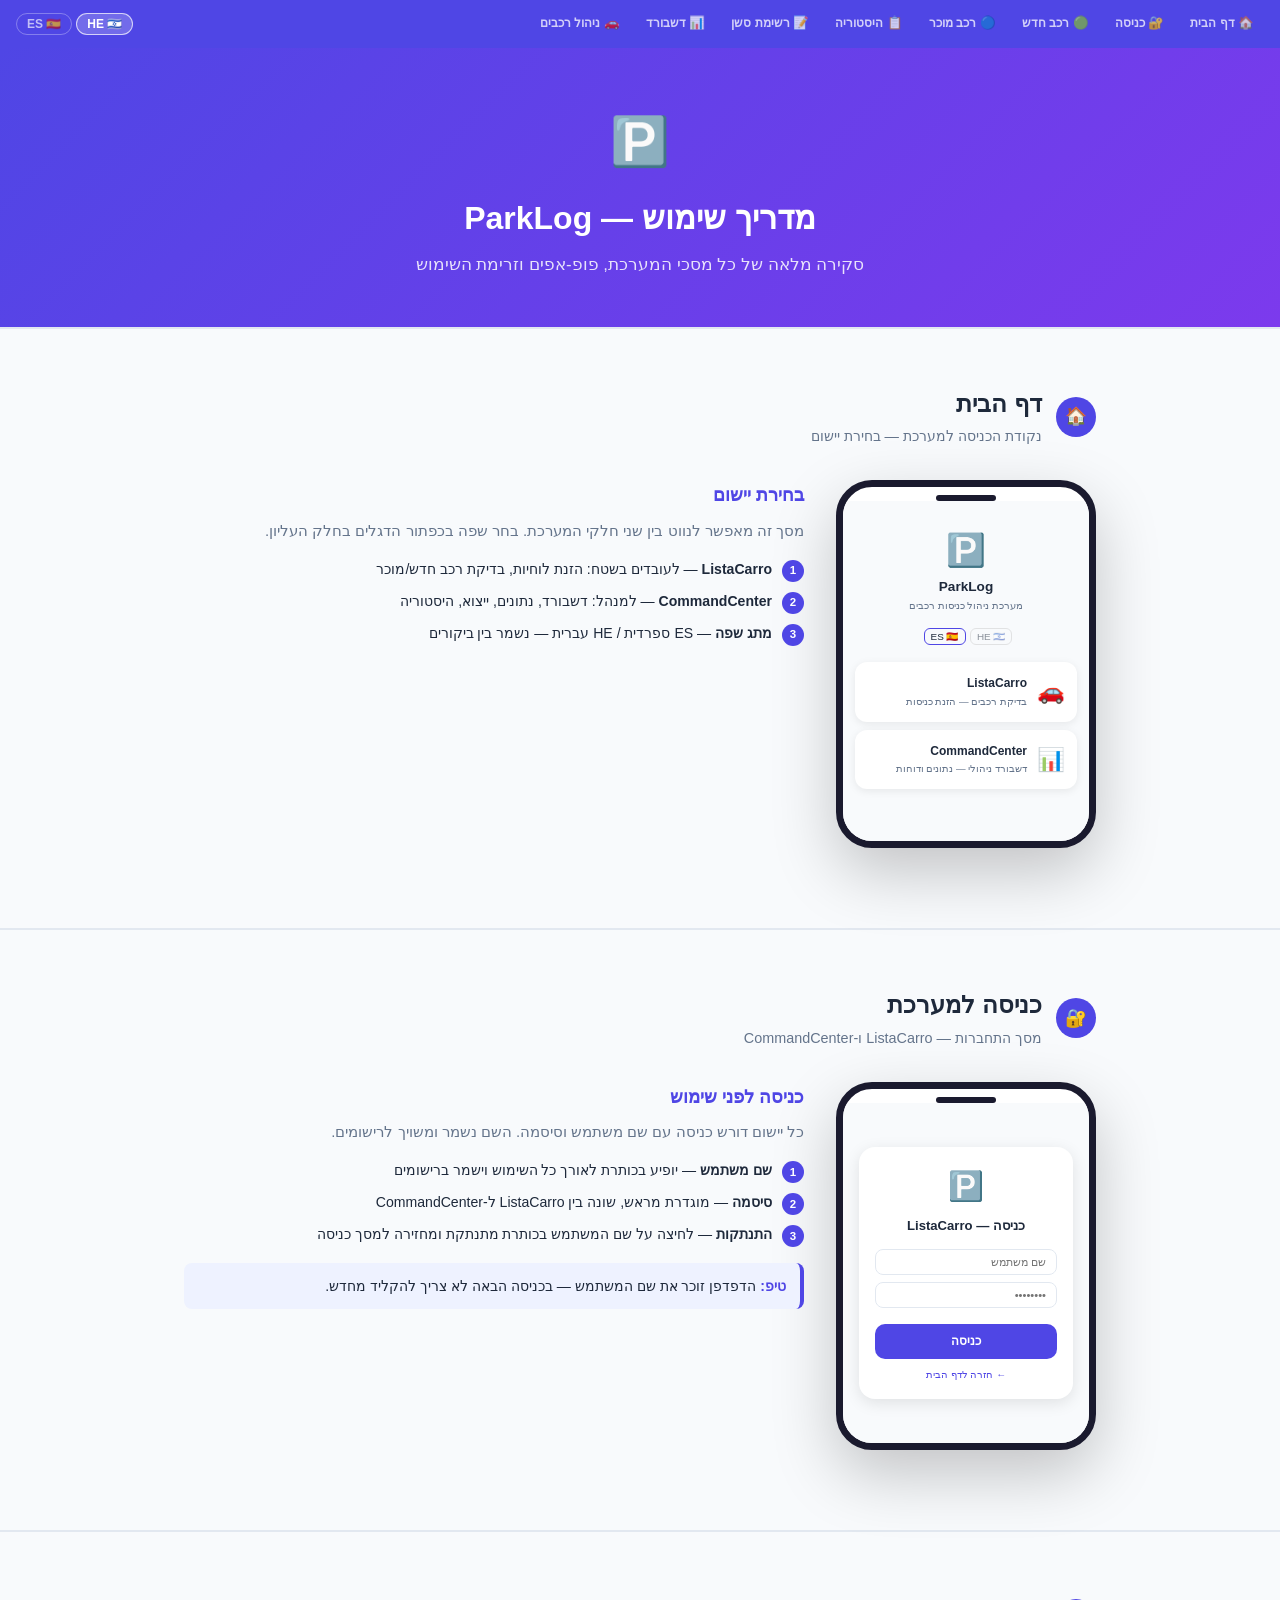
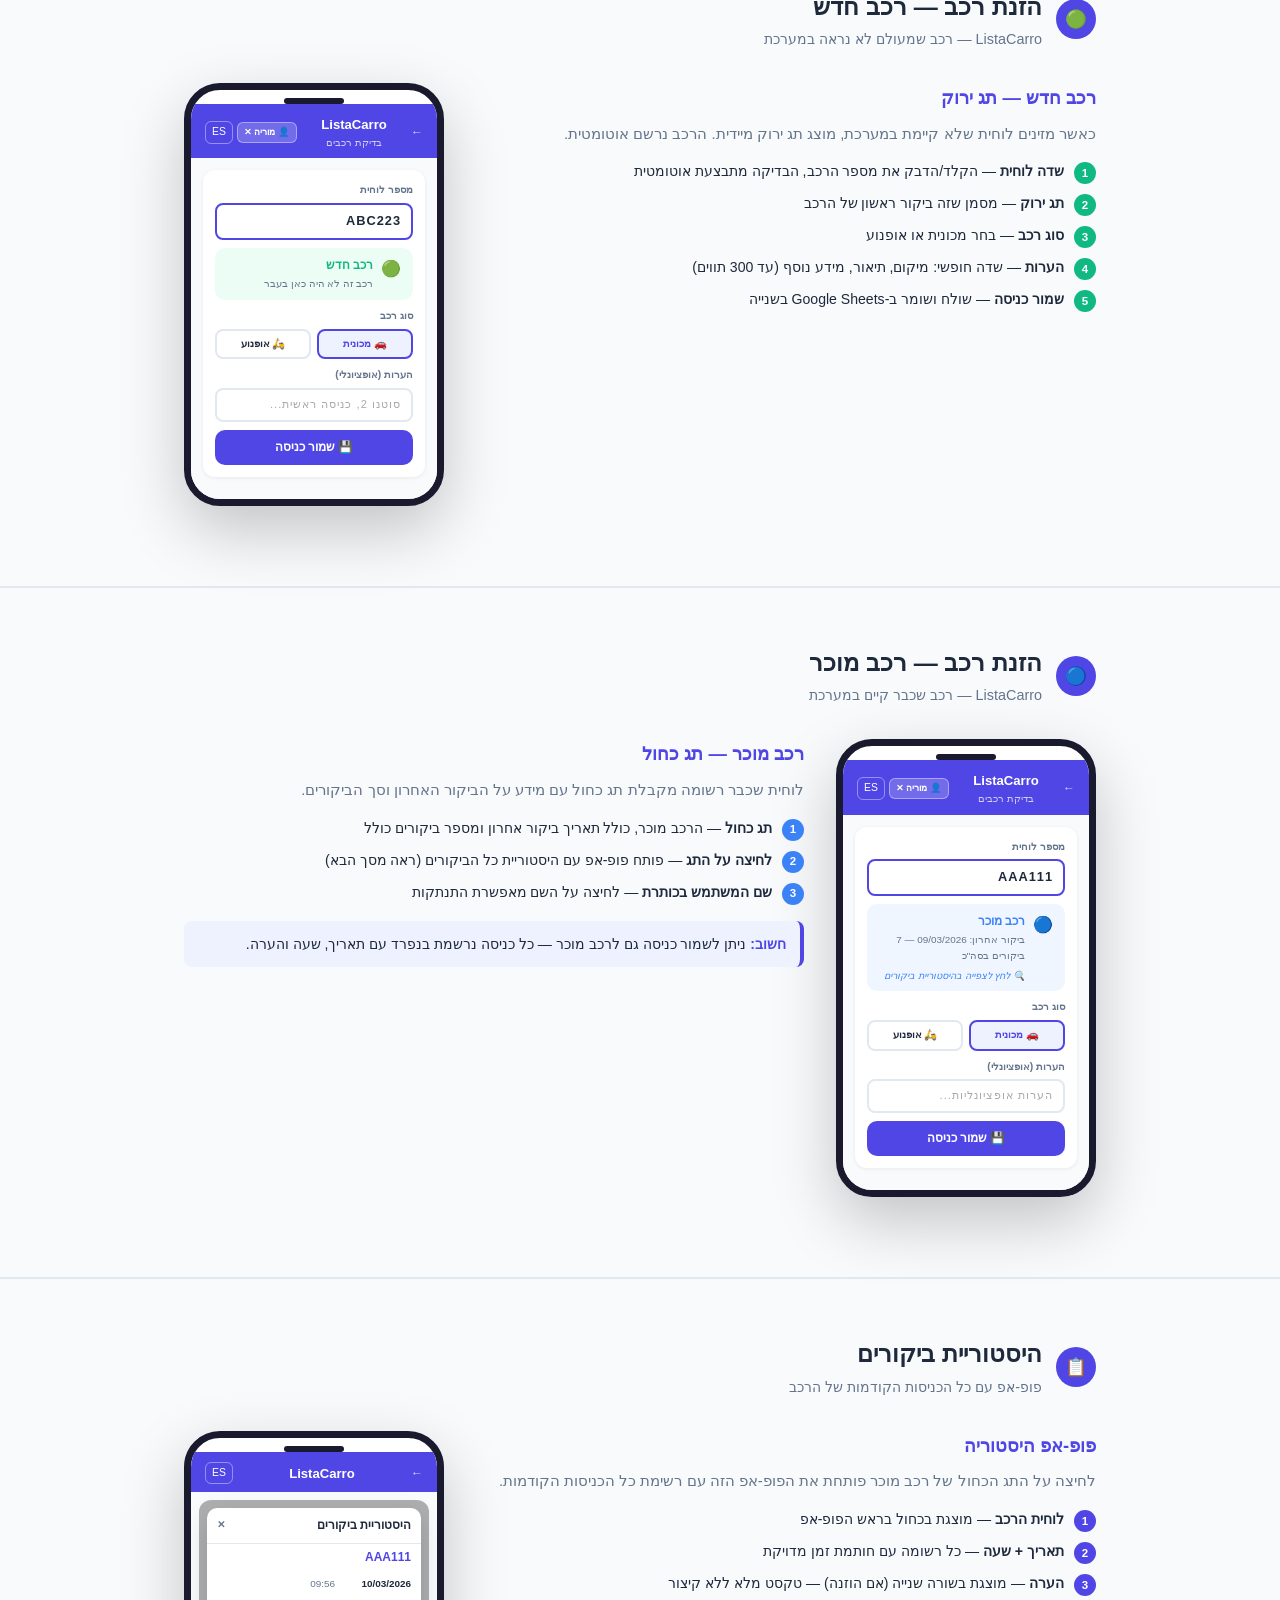
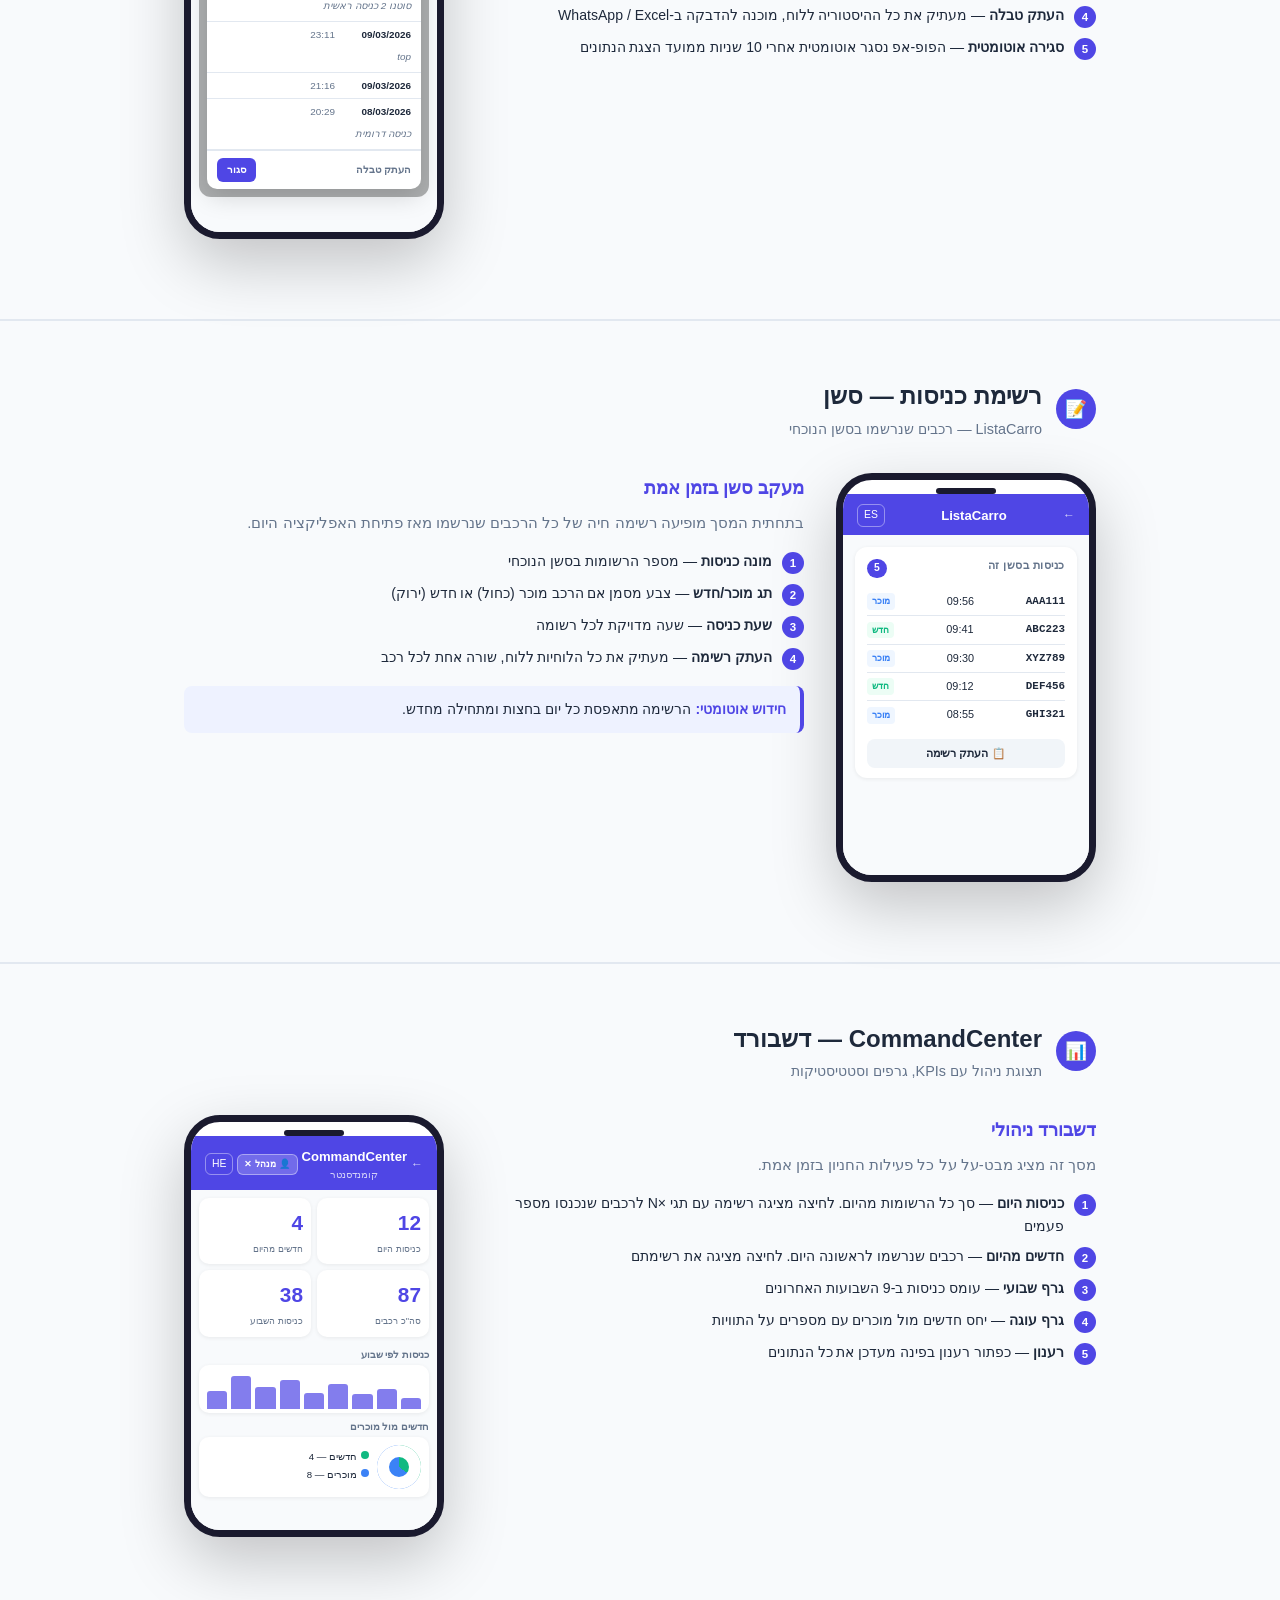
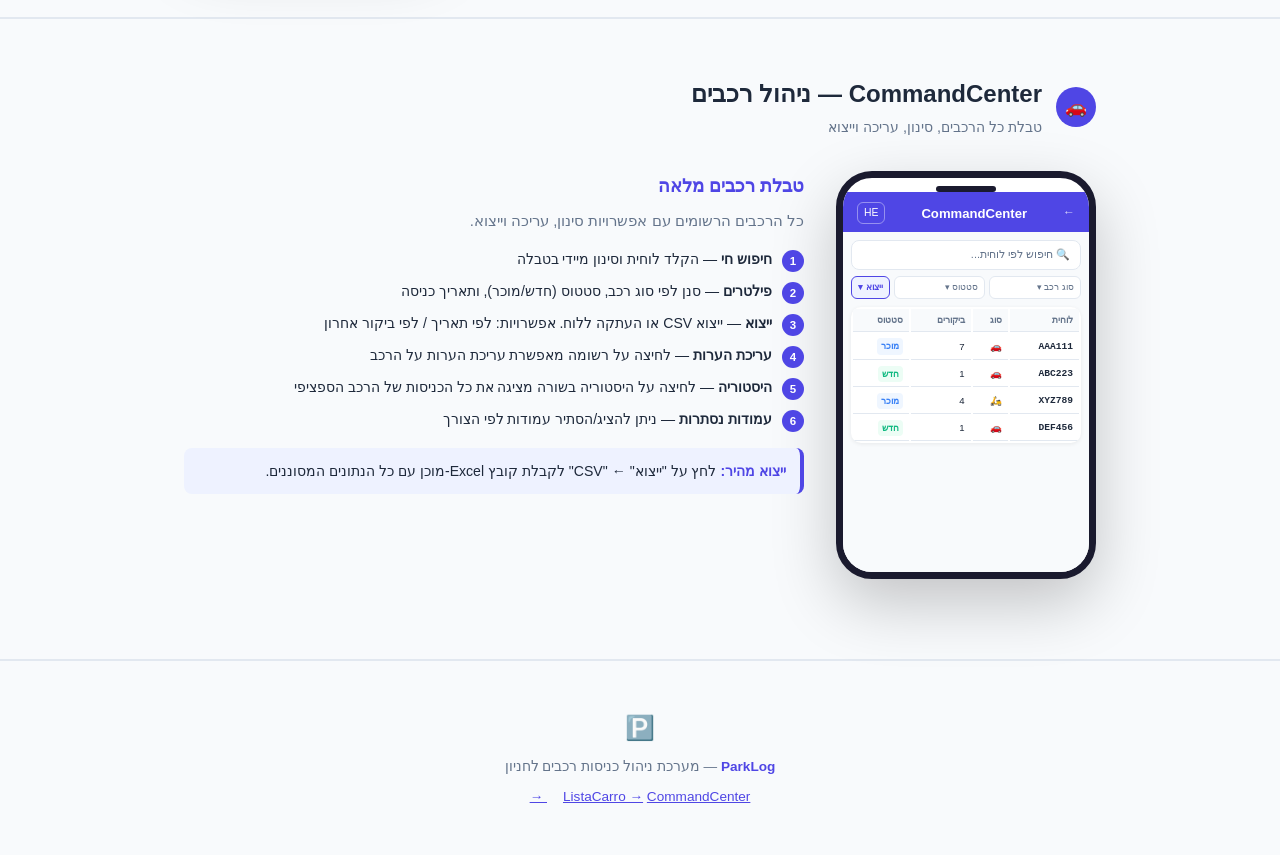
==== tutorial.html @ 3a893582 "feat: add bilingual ES/HE toggle to tutorial page Language toggle mirrors app behavior — switches al" ====
<!DOCTYPE html>
<html lang="he" dir="rtl">
<head>
  <meta charset="UTF-8">
  <meta name="viewport" content="width=device-width, initial-scale=1.0">
  <title>מדריך שימוש — ParkLog</title>
  <style>
    *, *::before, *::after { box-sizing: border-box; margin: 0; padding: 0; }
    :root {
      --primary: #4F46E5; --primary-light: #EEF2FF;
      --green: #10B981;   --green-light: #ECFDF5;
      --blue: #3B82F6;    --blue-light: #EFF6FF;
      --text: #1E293B; --muted: #64748B; --border: #E2E8F0; --bg: #F8FAFC;
    }
    body { font-family: -apple-system, BlinkMacSystemFont, 'Segoe UI', sans-serif; background: var(--bg); color: var(--text); line-height: 1.6; }

    /* NAV */
    .toc { position: sticky; top: 0; z-index: 100; background: var(--primary); padding: 10px 16px; display: flex; gap: 6px; overflow-x: auto; scrollbar-width: none; align-items: center; }
    .toc::-webkit-scrollbar { display: none; }
    .toc a { color: rgba(255,255,255,0.75); text-decoration: none; font-size: 0.78rem; font-weight: 600; white-space: nowrap; padding: 4px 10px; border-radius: 20px; transition: all .2s; }
    .toc a:hover { color: #fff; background: rgba(255,255,255,0.15); }
    .toc-spacer { flex: 1; }
    .lang-toggle-tut { display: inline-flex; flex-direction: row !important; direction: ltr !important; gap: 4px; flex-shrink: 0; }
    .lang-btn { color: rgba(255,255,255,0.65); background: none; border: 1.5px solid rgba(255,255,255,0.3); font-size: 0.75rem; font-weight: 700; padding: 3px 10px; border-radius: 20px; cursor: pointer; transition: all .2s; white-space: nowrap; }
    .lang-btn.active { color: #fff; background: rgba(255,255,255,0.2); border-color: rgba(255,255,255,0.7); }
    .lang-btn:hover:not(.active) { color: #fff; }

    /* HERO */
    .hero { background: linear-gradient(135deg, #4F46E5 0%, #7C3AED 100%); color: #fff; text-align: center; padding: 56px 24px 48px; }
    .hero-logo { font-size: 3rem; margin-bottom: 12px; }
    .hero h1 { font-size: 2rem; font-weight: 800; margin-bottom: 8px; }
    .hero p { font-size: 1.05rem; opacity: 0.85; max-width: 480px; margin: 0 auto; }

    /* SECTION */
    .section { max-width: 960px; margin: 0 auto; padding: 56px 24px 32px; }
    .section-header { display: flex; align-items: center; gap: 14px; margin-bottom: 32px; }
    .section-num { width: 40px; height: 40px; background: var(--primary); color: #fff; border-radius: 50%; display: flex; align-items: center; justify-content: center; font-size: 1.1rem; font-weight: 800; flex-shrink: 0; }
    .section-header h2 { font-size: 1.5rem; font-weight: 800; }
    .section-header p { font-size: 0.9rem; color: var(--muted); margin-top: 2px; }
    .divider { border: none; border-top: 2px solid var(--border); margin: 0; }

    /* SCREEN CARD */
    .screen-row { display: flex; gap: 32px; align-items: flex-start; margin-bottom: 48px; flex-wrap: wrap; }
    .screen-row.reverse { flex-direction: row-reverse; }
    .screen-info { flex: 1; min-width: 240px; }
    .screen-info h3 { font-size: 1.15rem; font-weight: 700; margin-bottom: 10px; color: var(--primary); }
    .screen-info p { color: var(--muted); font-size: 0.93rem; margin-bottom: 14px; }
    .callout-list { list-style: none; display: flex; flex-direction: column; gap: 8px; }
    .callout-list li { display: flex; gap: 10px; align-items: flex-start; font-size: 0.88rem; }
    .callout-num { width: 22px; height: 22px; background: var(--primary); color: #fff; border-radius: 50%; display: flex; align-items: center; justify-content: center; font-size: 0.72rem; font-weight: 700; flex-shrink: 0; margin-top: 2px; }
    .callout-num.green { background: var(--green); }
    .callout-num.blue  { background: var(--blue); }

    /* PHONE */
    .phone-wrap { display: flex; justify-content: center; flex-shrink: 0; }
    .phone { width: 260px; border-radius: 36px; border: 7px solid #1a1a2e; box-shadow: 0 24px 64px rgba(0,0,0,.22); overflow: hidden; background: #fff; }
    .phone::before { content: ''; display: block; width: 60px; height: 6px; background: #1a1a2e; border-radius: 3px; margin: 8px auto 0; }

    /* PHONE COMPONENTS */
    .ph-header { background: var(--primary); color: #fff; padding: 10px 14px 8px; display: flex; align-items: center; justify-content: space-between; }
    .ph-back { font-size: .75rem; opacity: .8; }
    .ph-lang { font-size: .65rem; border: 1px solid rgba(255,255,255,.4); border-radius: 6px; padding: 2px 6px; }
    .ph-user-btn { background: rgba(255,255,255,.2); border: 1px solid rgba(255,255,255,.4); color: #fff; border-radius: 6px; padding: 2px 6px; font-size: .58rem; font-weight: 600; }
    .ph-body { padding: 12px; background: var(--bg); min-height: 340px; }
    .ph-card { background: #fff; border-radius: 12px; padding: 12px; margin-bottom: 10px; box-shadow: 0 1px 4px rgba(0,0,0,.07); }
    .ph-label { font-size: .65rem; font-weight: 600; color: var(--muted); margin-bottom: 4px; }
    .ph-input { border: 2px solid var(--border); border-radius: 8px; padding: 6px 10px; font-size: .8rem; font-weight: 700; letter-spacing: 1px; margin-bottom: 8px; background: #fff; }
    .ph-input.focused { border-color: var(--primary); }
    .ph-badge { border-radius: 10px; padding: 8px 12px; display: flex; gap: 8px; align-items: flex-start; margin-bottom: 8px; }
    .ph-badge.new { background: var(--green-light); }
    .ph-badge.known { background: var(--blue-light); }
    .ph-badge-icon { font-size: 1rem; flex-shrink: 0; }
    .ph-badge-title { font-size: .72rem; font-weight: 700; }
    .ph-badge-sub { font-size: .62rem; color: var(--muted); margin-top: 2px; }
    .ph-badge-hint { font-size: .6rem; color: var(--blue); margin-top: 4px; font-style: italic; }
    .ph-btn { background: var(--primary); color: #fff; border-radius: 10px; padding: 8px 14px; font-size: .75rem; font-weight: 700; text-align: center; margin-top: 6px; }
    .ph-btn.block { display: block; width: 100%; }
    .ph-type-row { display: flex; gap: 6px; margin-bottom: 8px; }
    .ph-type-btn { flex: 1; text-align: center; padding: 5px; border-radius: 8px; font-size: .65rem; font-weight: 600; border: 2px solid var(--border); background: #fff; }
    .ph-type-btn.active { border-color: var(--primary); background: var(--primary-light); color: var(--primary); }
    .ph-section-title { font-size: .68rem; font-weight: 700; color: var(--muted); text-transform: uppercase; letter-spacing: .5px; margin-bottom: 6px; }
    .ph-session-item { display: flex; justify-content: space-between; align-items: center; padding: 5px 0; border-bottom: 1px solid var(--border); font-size: .68rem; }
    .ph-session-placa { font-weight: 700; font-family: monospace; }
    .ph-session-badge { font-size: .58rem; border-radius: 4px; padding: 1px 5px; font-weight: 700; }
    .ph-session-badge.known { background: var(--blue-light); color: var(--blue); }
    .ph-session-badge.new  { background: var(--green-light); color: var(--green); }
    .ph-modal-overlay { background: rgba(0,0,0,.3); border-radius: 12px; padding: 8px; margin-bottom: 8px; }
    .ph-modal { background: #fff; border-radius: 10px; overflow: hidden; box-shadow: 0 8px 24px rgba(0,0,0,.15); }
    .ph-modal-header { display: flex; justify-content: space-between; align-items: center; padding: 8px 10px; border-bottom: 1px solid var(--border); }
    .ph-modal-header span { font-size: .72rem; font-weight: 700; }
    .ph-modal-header .ph-close { font-size: .65rem; color: var(--muted); }
    .ph-modal-plate { padding: 4px 10px; font-size: .75rem; font-weight: 800; color: var(--primary); }
    .ph-history-row { display: flex; gap: 6px; padding: 5px 10px; border-bottom: 1px solid var(--border); font-size: .62rem; flex-wrap: wrap; }
    .ph-history-date { font-weight: 700; min-width: 70px; }
    .ph-history-time { color: var(--muted); }
    .ph-history-note { color: var(--muted); font-style: italic; flex: 0 0 100%; padding-bottom: 2px; }
    .ph-modal-footer { display: flex; justify-content: space-between; align-items: center; padding: 7px 10px; border-top: 1px solid var(--border); }
    .ph-modal-footer .ph-copy-btn { font-size: .62rem; color: var(--muted); font-weight: 600; }
    .ph-modal-footer .ph-close-btn { background: var(--primary); color: #fff; border-radius: 6px; padding: 4px 10px; font-size: .62rem; font-weight: 700; }
    .ph-kpi-grid { display: grid; grid-template-columns: 1fr 1fr; gap: 6px; margin-bottom: 10px; }
    .ph-kpi { background: #fff; border-radius: 10px; padding: 8px; box-shadow: 0 1px 4px rgba(0,0,0,.07); }
    .ph-kpi-val { font-size: 1.3rem; font-weight: 800; color: var(--primary); }
    .ph-kpi-lbl { font-size: .58rem; color: var(--muted); margin-top: 2px; }
    .ph-chart-bar { display: flex; align-items: flex-end; gap: 4px; height: 48px; background: #fff; border-radius: 10px; padding: 8px 8px 4px; margin-bottom: 6px; box-shadow: 0 1px 4px rgba(0,0,0,.07); }
    .ph-bar { flex: 1; background: var(--primary); border-radius: 3px 3px 0 0; opacity: .7; }
    .ph-donut-wrap { background: #fff; border-radius: 10px; padding: 8px; display: flex; align-items: center; gap: 8px; box-shadow: 0 1px 4px rgba(0,0,0,.07); }
    .ph-donut { width: 44px; height: 44px; border-radius: 50%; background: conic-gradient(var(--green) 0% 35%, var(--blue) 35% 100%); flex-shrink: 0; box-shadow: inset 0 0 0 12px #fff; }
    .ph-donut-legend { font-size: .6rem; }
    .ph-donut-legend div { display: flex; align-items: center; gap: 4px; margin-bottom: 3px; }
    .ph-dot { width: 8px; height: 8px; border-radius: 50%; flex-shrink: 0; }
    .ph-table { width: 100%; font-size: .58rem; }
    .ph-table th { background: var(--bg); padding: 4px 6px; text-align: right; color: var(--muted); font-weight: 600; border-bottom: 1px solid var(--border); }
    .ph-table td { padding: 4px 6px; border-bottom: 1px solid var(--border); font-size: .6rem; }
    .ph-status { display: inline-block; padding: 1px 4px; border-radius: 4px; font-weight: 700; font-size: .55rem; }
    .ph-status.known { background: var(--blue-light); color: var(--blue); }
    .ph-status.new   { background: var(--green-light); color: var(--green); }
    .ph-login-body { padding: 20px 16px; background: var(--bg); min-height: 340px; display: flex; align-items: center; }
    .ph-login-card { background: #fff; border-radius: 16px; padding: 16px; width: 100%; box-shadow: 0 4px 16px rgba(0,0,0,.1); text-align: center; }
    .ph-login-logo { font-size: 1.8rem; margin-bottom: 6px; }
    .ph-login-title { font-size: .82rem; font-weight: 700; margin-bottom: 12px; }
    .ph-login-field { border: 1.5px solid var(--border); border-radius: 8px; padding: 6px 10px; font-size: .7rem; margin-bottom: 6px; text-align: right; width: 100%; }
    .ph-landing-body { padding: 14px 12px; background: var(--bg); min-height: 340px; }
    .ph-landing-hero { text-align: center; padding: 10px 0 14px; }
    .ph-landing-logo { font-size: 2rem; }
    .ph-landing-title { font-size: .85rem; font-weight: 800; }
    .ph-landing-sub { font-size: .62rem; color: var(--muted); }
    .ph-landing-card { background: #fff; border-radius: 12px; padding: 12px; margin-bottom: 8px; box-shadow: 0 2px 8px rgba(0,0,0,.08); display: flex; gap: 10px; align-items: center; }
    .ph-landing-icon { font-size: 1.4rem; }
    .ph-landing-card h5 { font-size: .75rem; font-weight: 700; }
    .ph-landing-card p  { font-size: .6rem; color: var(--muted); }

    /* TIP BOX */
    .tip-box { background: var(--primary-light); border-right: 4px solid var(--primary); border-radius: 8px; padding: 12px 14px; font-size: .88rem; margin-top: 16px; color: var(--text); }
    .tip-box strong { color: var(--primary); }
    [dir="ltr"] .tip-box { border-right: none; border-left: 4px solid var(--primary); }

    /* FOOTER */
    .footer { text-align: center; padding: 48px 24px; color: var(--muted); font-size: .85rem; }
    .footer strong { color: var(--primary); }

    @media (max-width: 640px) {
      .screen-row, .screen-row.reverse { flex-direction: column; align-items: center; }
      .hero h1 { font-size: 1.5rem; }
      .section { padding: 36px 16px 24px; }
    }
  </style>
</head>
<body>

<!-- NAV -->
<nav class="toc">
  <a href="#s0" data-t="nav.s0">🏠 דף הבית</a>
  <a href="#s1" data-t="nav.s1">🔐 כניסה</a>
  <a href="#s2" data-t="nav.s2">🟢 רכב חדש</a>
  <a href="#s3" data-t="nav.s3">🔵 רכב מוכר</a>
  <a href="#s4" data-t="nav.s4">📋 היסטוריה</a>
  <a href="#s5" data-t="nav.s5">📝 רשימת סשן</a>
  <a href="#s6" data-t="nav.s6">📊 דשבורד</a>
  <a href="#s7" data-t="nav.s7">🚗 ניהול רכבים</a>
  <div class="toc-spacer"></div>
  <div class="lang-toggle-tut">
    <button class="lang-btn" data-lang="es" onclick="switchLang('es')">ES 🇪🇸</button>
    <button class="lang-btn active" data-lang="he" onclick="switchLang('he')">HE 🇮🇱</button>
  </div>
</nav>

<!-- HERO -->
<div class="hero">
  <div class="hero-logo">🅿️</div>
  <h1 data-t="hero.title">מדריך שימוש — ParkLog</h1>
  <p data-t="hero.sub">סקירה מלאה של כל מסכי המערכת, פופ-אפים וזרימת השימוש</p>
</div>
<hr class="divider">

<!-- ══ S0: Landing ══ -->
<section class="section" id="s0">
  <div class="section-header">
    <div class="section-num">🏠</div>
    <div>
      <h2 data-t="s0.h2">דף הבית</h2>
      <p data-t="s0.sub">נקודת הכניסה למערכת — בחירת יישום</p>
    </div>
  </div>
  <div class="screen-row">
    <div class="phone-wrap"><div class="phone">
      <div class="ph-landing-body">
        <div class="ph-landing-hero">
          <div class="ph-landing-logo">🅿️</div>
          <div class="ph-landing-title">ParkLog</div>
          <div class="ph-landing-sub">מערכת ניהול כניסות רכבים</div>
          <div style="margin-top:8px">
            <span style="border:1.5px solid #4F46E5;border-radius:6px;padding:2px 6px;font-size:.62rem;margin-left:4px">ES 🇪🇸</span>
            <span style="border:1.5px solid #ccc;border-radius:6px;padding:2px 6px;font-size:.62rem;opacity:.5">HE 🇮🇱</span>
          </div>
        </div>
        <div class="ph-landing-card"><div class="ph-landing-icon">🚗</div><div><h5>ListaCarro</h5><p>בדיקת רכבים — הזנת כניסות</p></div></div>
        <div class="ph-landing-card"><div class="ph-landing-icon">📊</div><div><h5>CommandCenter</h5><p>דשבורד ניהולי — נתונים ודוחות</p></div></div>
      </div>
    </div></div>
    <div class="screen-info">
      <h3 data-t="s0.h3">בחירת יישום</h3>
      <p data-t="s0.p">מסך זה מאפשר לנווט בין שני חלקי המערכת. בחר שפה בכפתור הדגלים בחלק העליון.</p>
      <ul class="callout-list">
        <li><div class="callout-num">1</div><span data-t="s0.c1"><strong>ListaCarro</strong> — לעובדים בשטח: הזנת לוחיות, בדיקת רכב חדש/מוכר</span></li>
        <li><div class="callout-num">2</div><span data-t="s0.c2"><strong>CommandCenter</strong> — למנהל: דשבורד, נתונים, ייצוא, היסטוריה</span></li>
        <li><div class="callout-num">3</div><span data-t="s0.c3"><strong>מתג שפה</strong> — ES ספרדית / HE עברית — נשמר בין ביקורים</span></li>
      </ul>
    </div>
  </div>
</section>
<hr class="divider">

<!-- ══ S1: Login ══ -->
<section class="section" id="s1">
  <div class="section-header">
    <div class="section-num">🔐</div>
    <div>
      <h2 data-t="s1.h2">כניסה למערכת</h2>
      <p data-t="s1.sub">מסך התחברות — ListaCarro ו-CommandCenter</p>
    </div>
  </div>
  <div class="screen-row">
    <div class="phone-wrap"><div class="phone">
      <div class="ph-login-body"><div class="ph-login-card">
        <div class="ph-login-logo">🅿️</div>
        <div class="ph-login-title">כניסה — ListaCarro</div>
        <input class="ph-login-field" placeholder="שם משתמש" readonly>
        <input class="ph-login-field" placeholder="••••••••" readonly style="margin-bottom:10px">
        <div class="ph-btn block" style="font-size:.75rem">כניסה</div>
        <div style="margin-top:8px;font-size:.62rem;color:#4F46E5;text-align:center">← חזרה לדף הבית</div>
      </div></div>
    </div></div>
    <div class="screen-info">
      <h3 data-t="s1.h3">כניסה לפני שימוש</h3>
      <p data-t="s1.p">כל יישום דורש כניסה עם שם משתמש וסיסמה. השם נשמר ומשויך לרישומים.</p>
      <ul class="callout-list">
        <li><div class="callout-num">1</div><span data-t="s1.c1"><strong>שם משתמש</strong> — יופיע בכותרת לאורך כל השימוש וישמר ברישומים</span></li>
        <li><div class="callout-num">2</div><span data-t="s1.c2"><strong>סיסמה</strong> — מוגדרת מראש, שונה בין ListaCarro ל-CommandCenter</span></li>
        <li><div class="callout-num">3</div><span data-t="s1.c3"><strong>התנתקות</strong> — לחיצה על שם המשתמש בכותרת מתנתקת ומחזירה למסך כניסה</span></li>
      </ul>
      <div class="tip-box" data-t="s1.tip"><strong>טיפ:</strong> הדפדפן זוכר את שם המשתמש — בכניסה הבאה לא צריך להקליד מחדש.</div>
    </div>
  </div>
</section>
<hr class="divider">

<!-- ══ S2: New Vehicle ══ -->
<section class="section" id="s2">
  <div class="section-header">
    <div class="section-num">🟢</div>
    <div>
      <h2 data-t="s2.h2">הזנת רכב — רכב חדש</h2>
      <p data-t="s2.sub">ListaCarro — רכב שמעולם לא נראה במערכת</p>
    </div>
  </div>
  <div class="screen-row reverse">
    <div class="phone-wrap"><div class="phone">
      <div class="ph-header">
        <div class="ph-back">←</div>
        <div style="text-align:center"><div style="font-size:.82rem;font-weight:700">ListaCarro</div><div style="font-size:.6rem;opacity:.75">בדיקת רכבים</div></div>
        <div style="display:flex;gap:4px;align-items:center"><div class="ph-user-btn">👤 מוריה ✕</div><div class="ph-lang">ES</div></div>
      </div>
      <div class="ph-body"><div class="ph-card">
        <div class="ph-label">מספר לוחית</div>
        <div class="ph-input focused">ABC223</div>
        <div class="ph-badge new">
          <div class="ph-badge-icon">🟢</div>
          <div><div class="ph-badge-title" style="color:#10B981">רכב חדש</div><div class="ph-badge-sub">רכב זה לא היה כאן בעבר</div></div>
        </div>
        <div class="ph-label">סוג רכב</div>
        <div class="ph-type-row"><div class="ph-type-btn active">🚗 מכונית</div><div class="ph-type-btn">🛵 אופנוע</div></div>
        <div class="ph-label">הערות (אופציונלי)</div>
        <div class="ph-input" style="color:#aaa;font-weight:400;font-size:.7rem">סוטנו 2, כניסה ראשית...</div>
        <div class="ph-btn block">💾 שמור כניסה</div>
      </div></div>
    </div></div>
    <div class="screen-info">
      <h3 data-t="s2.h3">רכב חדש — תג ירוק</h3>
      <p data-t="s2.p">כאשר מזינים לוחית שלא קיימת במערכת, מוצג תג ירוק מיידית. הרכב נרשם אוטומטית.</p>
      <ul class="callout-list">
        <li><div class="callout-num green">1</div><span data-t="s2.c1"><strong>שדה לוחית</strong> — הקלד/הדבק את מספר הרכב, הבדיקה מתבצעת אוטומטית</span></li>
        <li><div class="callout-num green">2</div><span data-t="s2.c2"><strong>תג ירוק</strong> — מסמן שזה ביקור ראשון של הרכב</span></li>
        <li><div class="callout-num green">3</div><span data-t="s2.c3"><strong>סוג רכב</strong> — בחר מכונית או אופנוע</span></li>
        <li><div class="callout-num green">4</div><span data-t="s2.c4"><strong>הערות</strong> — שדה חופשי: מיקום, תיאור, מידע נוסף (עד 300 תווים)</span></li>
        <li><div class="callout-num green">5</div><span data-t="s2.c5"><strong>שמור כניסה</strong> — שולח ושומר ב-Google Sheets בשנייה</span></li>
      </ul>
    </div>
  </div>
</section>
<hr class="divider">

<!-- ══ S3: Known Vehicle ══ -->
<section class="section" id="s3">
  <div class="section-header">
    <div class="section-num">🔵</div>
    <div>
      <h2 data-t="s3.h2">הזנת רכב — רכב מוכר</h2>
      <p data-t="s3.sub">ListaCarro — רכב שכבר קיים במערכת</p>
    </div>
  </div>
  <div class="screen-row">
    <div class="phone-wrap"><div class="phone">
      <div class="ph-header">
        <div class="ph-back">←</div>
        <div style="text-align:center"><div style="font-size:.82rem;font-weight:700">ListaCarro</div><div style="font-size:.6rem;opacity:.75">בדיקת רכבים</div></div>
        <div style="display:flex;gap:4px;align-items:center"><div class="ph-user-btn">👤 מוריה ✕</div><div class="ph-lang">ES</div></div>
      </div>
      <div class="ph-body"><div class="ph-card">
        <div class="ph-label">מספר לוחית</div>
        <div class="ph-input focused">AAA111</div>
        <div class="ph-badge known" style="cursor:pointer">
          <div class="ph-badge-icon">🔵</div>
          <div>
            <div class="ph-badge-title" style="color:#3B82F6">רכב מוכר</div>
            <div class="ph-badge-sub">ביקור אחרון: 09/03/2026 — 7 ביקורים בסה"כ</div>
            <div class="ph-badge-hint">🔍 לחץ לצפייה בהיסטוריית ביקורים</div>
          </div>
        </div>
        <div class="ph-label">סוג רכב</div>
        <div class="ph-type-row"><div class="ph-type-btn active">🚗 מכונית</div><div class="ph-type-btn">🛵 אופנוע</div></div>
        <div class="ph-label">הערות (אופציונלי)</div>
        <div class="ph-input" style="color:#aaa;font-weight:400;font-size:.7rem">הערות אופציונליות...</div>
        <div class="ph-btn block">💾 שמור כניסה</div>
      </div></div>
    </div></div>
    <div class="screen-info">
      <h3 data-t="s3.h3">רכב מוכר — תג כחול</h3>
      <p data-t="s3.p">לוחית שכבר רשומה מקבלת תג כחול עם מידע על הביקור האחרון וסך הביקורים.</p>
      <ul class="callout-list">
        <li><div class="callout-num blue">1</div><span data-t="s3.c1"><strong>תג כחול</strong> — הרכב מוכר, כולל תאריך ביקור אחרון ומספר ביקורים כולל</span></li>
        <li><div class="callout-num blue">2</div><span data-t="s3.c2"><strong>לחיצה על התג</strong> — פותח פופ-אפ עם היסטוריית כל הביקורים (ראה מסך הבא)</span></li>
        <li><div class="callout-num blue">3</div><span data-t="s3.c3"><strong>שם המשתמש בכותרת</strong> — לחיצה על השם מאפשרת התנתקות</span></li>
      </ul>
      <div class="tip-box" data-t="s3.tip"><strong>חשוב:</strong> ניתן לשמור כניסה גם לרכב מוכר — כל כניסה נרשמת בנפרד עם תאריך, שעה והערה.</div>
    </div>
  </div>
</section>
<hr class="divider">

<!-- ══ S4: History ══ -->
<section class="section" id="s4">
  <div class="section-header">
    <div class="section-num">📋</div>
    <div>
      <h2 data-t="s4.h2">היסטוריית ביקורים</h2>
      <p data-t="s4.sub">פופ-אפ עם כל הכניסות הקודמות של הרכב</p>
    </div>
  </div>
  <div class="screen-row reverse">
    <div class="phone-wrap"><div class="phone">
      <div class="ph-header">
        <div class="ph-back">←</div>
        <div style="text-align:center"><div style="font-size:.82rem;font-weight:700">ListaCarro</div></div>
        <div class="ph-lang">ES</div>
      </div>
      <div class="ph-body" style="padding:8px">
        <div class="ph-modal-overlay"><div class="ph-modal">
          <div class="ph-modal-header"><span>היסטוריית ביקורים</span><span class="ph-close">✕</span></div>
          <div class="ph-modal-plate">AAA111</div>
          <div class="ph-history-row"><span class="ph-history-date">10/03/2026</span><span class="ph-history-time">09:56</span><span class="ph-history-note">סוטנו 2 כניסה ראשית</span></div>
          <div class="ph-history-row"><span class="ph-history-date">09/03/2026</span><span class="ph-history-time">23:11</span><span class="ph-history-note">top</span></div>
          <div class="ph-history-row"><span class="ph-history-date">09/03/2026</span><span class="ph-history-time">21:16</span></div>
          <div class="ph-history-row"><span class="ph-history-date">08/03/2026</span><span class="ph-history-time">20:29</span><span class="ph-history-note">כניסה דרומית</span></div>
          <div class="ph-modal-footer"><span class="ph-copy-btn">העתק טבלה</span><span class="ph-close-btn">סגור</span></div>
        </div></div>
      </div>
    </div></div>
    <div class="screen-info">
      <h3 data-t="s4.h3">פופ-אפ היסטוריה</h3>
      <p data-t="s4.p">לחיצה על התג הכחול של רכב מוכר פותחת את הפופ-אפ הזה עם רשימת כל הכניסות הקודמות.</p>
      <ul class="callout-list">
        <li><div class="callout-num">1</div><span data-t="s4.c1"><strong>לוחית הרכב</strong> — מוצגת בכחול בראש הפופ-אפ</span></li>
        <li><div class="callout-num">2</div><span data-t="s4.c2"><strong>תאריך + שעה</strong> — כל רשומה עם חותמת זמן מדויקת</span></li>
        <li><div class="callout-num">3</div><span data-t="s4.c3"><strong>הערה</strong> — מוצגת בשורה שנייה (אם הוזנה) — טקסט מלא ללא קיצור</span></li>
        <li><div class="callout-num">4</div><span data-t="s4.c4"><strong>העתק טבלה</strong> — מעתיק את כל ההיסטוריה ללוח, מוכנה להדבקה ב-WhatsApp / Excel</span></li>
        <li><div class="callout-num">5</div><span data-t="s4.c5"><strong>סגירה אוטומטית</strong> — הפופ-אפ נסגר אוטומטית אחרי 10 שניות ממועד הצגת הנתונים</span></li>
      </ul>
    </div>
  </div>
</section>
<hr class="divider">

<!-- ══ S5: Session ══ -->
<section class="section" id="s5">
  <div class="section-header">
    <div class="section-num">📝</div>
    <div>
      <h2 data-t="s5.h2">רשימת כניסות — סשן</h2>
      <p data-t="s5.sub">ListaCarro — רכבים שנרשמו בסשן הנוכחי</p>
    </div>
  </div>
  <div class="screen-row">
    <div class="phone-wrap"><div class="phone">
      <div class="ph-header">
        <div class="ph-back">←</div>
        <div style="text-align:center"><div style="font-size:.82rem;font-weight:700">ListaCarro</div></div>
        <div class="ph-lang">ES</div>
      </div>
      <div class="ph-body"><div class="ph-card" style="padding:10px 12px">
        <div style="display:flex;justify-content:space-between;align-items:center;margin-bottom:8px">
          <div class="ph-section-title">כניסות בסשן זה</div>
          <div style="background:var(--primary);color:#fff;border-radius:10px;padding:1px 7px;font-size:.65rem;font-weight:700">5</div>
        </div>
        <div class="ph-session-item"><span class="ph-session-placa">AAA111</span><span>09:56</span><span class="ph-session-badge known">מוכר</span></div>
        <div class="ph-session-item"><span class="ph-session-placa">ABC223</span><span>09:41</span><span class="ph-session-badge new">חדש</span></div>
        <div class="ph-session-item"><span class="ph-session-placa">XYZ789</span><span>09:30</span><span class="ph-session-badge known">מוכר</span></div>
        <div class="ph-session-item"><span class="ph-session-placa">DEF456</span><span>09:12</span><span class="ph-session-badge new">חדש</span></div>
        <div class="ph-session-item" style="border:none"><span class="ph-session-placa">GHI321</span><span>08:55</span><span class="ph-session-badge known">מוכר</span></div>
        <div class="ph-btn" style="margin-top:10px;background:#F1F5F9;color:var(--text);font-size:.68rem;border-radius:8px;padding:6px;text-align:center">📋 העתק רשימה</div>
      </div></div>
    </div></div>
    <div class="screen-info">
      <h3 data-t="s5.h3">מעקב סשן בזמן אמת</h3>
      <p data-t="s5.p">בתחתית המסך מופיעה רשימה חיה של כל הרכבים שנרשמו מאז פתיחת האפליקציה היום.</p>
      <ul class="callout-list">
        <li><div class="callout-num">1</div><span data-t="s5.c1"><strong>מונה כניסות</strong> — מספר הרשומות בסשן הנוכחי</span></li>
        <li><div class="callout-num">2</div><span data-t="s5.c2"><strong>תג מוכר/חדש</strong> — צבע מסמן אם הרכב מוכר (כחול) או חדש (ירוק)</span></li>
        <li><div class="callout-num">3</div><span data-t="s5.c3"><strong>שעת כניסה</strong> — שעה מדויקת לכל רשומה</span></li>
        <li><div class="callout-num">4</div><span data-t="s5.c4"><strong>העתק רשימה</strong> — מעתיק את כל הלוחיות ללוח, שורה אחת לכל רכב</span></li>
      </ul>
      <div class="tip-box" data-t="s5.tip"><strong>חידוש אוטומטי:</strong> הרשימה מתאפסת כל יום בחצות ומתחילה מחדש.</div>
    </div>
  </div>
</section>
<hr class="divider">

<!-- ══ S6: Dashboard ══ -->
<section class="section" id="s6">
  <div class="section-header">
    <div class="section-num">📊</div>
    <div>
      <h2 data-t="s6.h2">CommandCenter — דשבורד</h2>
      <p data-t="s6.sub">תצוגת ניהול עם KPIs, גרפים וסטטיסטיקות</p>
    </div>
  </div>
  <div class="screen-row reverse">
    <div class="phone-wrap"><div class="phone">
      <div class="ph-header">
        <div class="ph-back">←</div>
        <div style="text-align:center"><div style="font-size:.82rem;font-weight:700">CommandCenter</div><div style="font-size:.6rem;opacity:.75">קומנדסנטר</div></div>
        <div style="display:flex;gap:4px;align-items:center"><div class="ph-user-btn">👤 מנהל ✕</div><div class="ph-lang">HE</div></div>
      </div>
      <div class="ph-body" style="padding:8px">
        <div class="ph-kpi-grid">
          <div class="ph-kpi" style="cursor:pointer"><div class="ph-kpi-val">12</div><div class="ph-kpi-lbl">כניסות היום</div></div>
          <div class="ph-kpi" style="cursor:pointer"><div class="ph-kpi-val">4</div><div class="ph-kpi-lbl">חדשים מהיום</div></div>
          <div class="ph-kpi"><div class="ph-kpi-val">87</div><div class="ph-kpi-lbl">סה"כ רכבים</div></div>
          <div class="ph-kpi"><div class="ph-kpi-val">38</div><div class="ph-kpi-lbl">כניסות השבוע</div></div>
        </div>
        <div style="font-size:.6rem;color:var(--muted);margin-bottom:3px;font-weight:600">כניסות לפי שבוע</div>
        <div class="ph-chart-bar">
          <div class="ph-bar" style="height:30%"></div><div class="ph-bar" style="height:55%"></div>
          <div class="ph-bar" style="height:40%"></div><div class="ph-bar" style="height:70%"></div>
          <div class="ph-bar" style="height:45%"></div><div class="ph-bar" style="height:80%"></div>
          <div class="ph-bar" style="height:60%"></div><div class="ph-bar" style="height:90%"></div>
          <div class="ph-bar" style="height:50%"></div>
        </div>
        <div style="font-size:.6rem;color:var(--muted);margin-bottom:3px;font-weight:600">חדשים מול מוכרים</div>
        <div class="ph-donut-wrap">
          <div class="ph-donut"></div>
          <div class="ph-donut-legend">
            <div><div class="ph-dot" style="background:var(--green)"></div><span>חדשים — 4</span></div>
            <div><div class="ph-dot" style="background:var(--blue)"></div><span>מוכרים — 8</span></div>
          </div>
        </div>
      </div>
    </div></div>
    <div class="screen-info">
      <h3 data-t="s6.h3">דשבורד ניהולי</h3>
      <p data-t="s6.p">מסך זה מציג מבט-על על כל פעילות החניון בזמן אמת.</p>
      <ul class="callout-list">
        <li><div class="callout-num">1</div><span data-t="s6.c1"><strong>כניסות היום</strong> — סך כל הרשומות מהיום. לחיצה מציגה רשימה עם תגי ×N לרכבים שנכנסו מספר פעמים</span></li>
        <li><div class="callout-num">2</div><span data-t="s6.c2"><strong>חדשים מהיום</strong> — רכבים שנרשמו לראשונה היום. לחיצה מציגה את רשימתם</span></li>
        <li><div class="callout-num">3</div><span data-t="s6.c3"><strong>גרף שבועי</strong> — עומס כניסות ב-9 השבועות האחרונים</span></li>
        <li><div class="callout-num">4</div><span data-t="s6.c4"><strong>גרף עוגה</strong> — יחס חדשים מול מוכרים עם מספרים על התוויות</span></li>
        <li><div class="callout-num">5</div><span data-t="s6.c5"><strong>רענון</strong> — כפתור רענון בפינה מעדכן את כל הנתונים</span></li>
      </ul>
    </div>
  </div>
</section>
<hr class="divider">

<!-- ══ S7: Vehicles ══ -->
<section class="section" id="s7">
  <div class="section-header">
    <div class="section-num">🚗</div>
    <div>
      <h2 data-t="s7.h2">CommandCenter — ניהול רכבים</h2>
      <p data-t="s7.sub">טבלת כל הרכבים, סינון, עריכה וייצוא</p>
    </div>
  </div>
  <div class="screen-row">
    <div class="phone-wrap"><div class="phone">
      <div class="ph-header">
        <div class="ph-back">←</div>
        <div style="text-align:center"><div style="font-size:.82rem;font-weight:700">CommandCenter</div></div>
        <div class="ph-lang">HE</div>
      </div>
      <div class="ph-body" style="padding:8px">
        <div style="background:#fff;border:1.5px solid var(--border);border-radius:8px;padding:5px 10px;font-size:.68rem;color:var(--muted);margin-bottom:6px">🔍 חיפוש לפי לוחית...</div>
        <div style="display:flex;gap:4px;margin-bottom:8px">
          <div style="flex:1;background:#fff;border:1.5px solid var(--border);border-radius:6px;padding:3px 6px;font-size:.58rem;color:var(--muted)">סוג רכב ▾</div>
          <div style="flex:1;background:#fff;border:1.5px solid var(--border);border-radius:6px;padding:3px 6px;font-size:.58rem;color:var(--muted)">סטטוס ▾</div>
          <div style="background:#EEF2FF;border:1.5px solid var(--primary);border-radius:6px;padding:3px 6px;font-size:.58rem;color:var(--primary);font-weight:700">ייצוא ▾</div>
        </div>
        <div style="background:#fff;border-radius:10px;overflow:hidden;box-shadow:0 1px 4px rgba(0,0,0,.07)">
          <table class="ph-table">
            <thead><tr><th>לוחית</th><th>סוג</th><th>ביקורים</th><th>סטטוס</th></tr></thead>
            <tbody>
              <tr><td style="font-family:monospace;font-weight:700">AAA111</td><td>🚗</td><td>7</td><td><span class="ph-status known">מוכר</span></td></tr>
              <tr><td style="font-family:monospace;font-weight:700">ABC223</td><td>🚗</td><td>1</td><td><span class="ph-status new">חדש</span></td></tr>
              <tr><td style="font-family:monospace;font-weight:700">XYZ789</td><td>🛵</td><td>4</td><td><span class="ph-status known">מוכר</span></td></tr>
              <tr><td style="font-family:monospace;font-weight:700">DEF456</td><td>🚗</td><td>1</td><td><span class="ph-status new">חדש</span></td></tr>
            </tbody>
          </table>
        </div>
      </div>
    </div></div>
    <div class="screen-info">
      <h3 data-t="s7.h3">טבלת רכבים מלאה</h3>
      <p data-t="s7.p">כל הרכבים הרשומים עם אפשרויות סינון, עריכה וייצוא.</p>
      <ul class="callout-list">
        <li><div class="callout-num">1</div><span data-t="s7.c1"><strong>חיפוש חי</strong> — הקלד לוחית וסינון מיידי בטבלה</span></li>
        <li><div class="callout-num">2</div><span data-t="s7.c2"><strong>פילטרים</strong> — סנן לפי סוג רכב, סטטוס (חדש/מוכר), ותאריך כניסה</span></li>
        <li><div class="callout-num">3</div><span data-t="s7.c3"><strong>ייצוא</strong> — ייצוא CSV או העתקה ללוח. אפשרויות: לפי תאריך / לפי ביקור אחרון</span></li>
        <li><div class="callout-num">4</div><span data-t="s7.c4"><strong>עריכת הערות</strong> — לחיצה על רשומה מאפשרת עריכת הערות על הרכב</span></li>
        <li><div class="callout-num">5</div><span data-t="s7.c5"><strong>היסטוריה</strong> — לחיצה על היסטוריה בשורה מציגה את כל הכניסות של הרכב הספציפי</span></li>
        <li><div class="callout-num">6</div><span data-t="s7.c6"><strong>עמודות נסתרות</strong> — ניתן להציג/הסתיר עמודות לפי הצורך</span></li>
      </ul>
      <div class="tip-box" data-t="s7.tip"><strong>ייצוא מהיר:</strong> לחץ על "ייצוא" ← "CSV" לקבלת קובץ Excel-מוכן עם כל הנתונים המסוננים.</div>
    </div>
  </div>
</section>
<hr class="divider">

<div class="footer">
  <div style="font-size:1.5rem;margin-bottom:8px">🅿️</div>
  <div><strong>ParkLog</strong> — <span data-t="footer.tag">מערכת ניהול כניסות רכבים לחניון</span></div>
  <div style="margin-top:8px">
    <a href="vault-entry.html" style="color:var(--primary);margin-left:16px">ListaCarro →</a>
    <a href="commandcenter.html" style="color:var(--primary)">CommandCenter →</a>
  </div>
</div>

<script>
  const T = {
    he: {
      'nav.s0':'🏠 דף הבית','nav.s1':'🔐 כניסה','nav.s2':'🟢 רכב חדש','nav.s3':'🔵 רכב מוכר',
      'nav.s4':'📋 היסטוריה','nav.s5':'📝 רשימת סשן','nav.s6':'📊 דשבורד','nav.s7':'🚗 ניהול רכבים',
      'hero.title':'מדריך שימוש — ParkLog',
      'hero.sub':'סקירה מלאה של כל מסכי המערכת, פופ-אפים וזרימת השימוש',
      's0.h2':'דף הבית','s0.sub':'נקודת הכניסה למערכת — בחירת יישום',
      's0.h3':'בחירת יישום','s0.p':'מסך זה מאפשר לנווט בין שני חלקי המערכת. בחר שפה בכפתור הדגלים בחלק העליון.',
      's0.c1':'<strong>ListaCarro</strong> — לעובדים בשטח: הזנת לוחיות, בדיקת רכב חדש/מוכר',
      's0.c2':'<strong>CommandCenter</strong> — למנהל: דשבורד, נתונים, ייצוא, היסטוריה',
      's0.c3':'<strong>מתג שפה</strong> — ES ספרדית / HE עברית — נשמר בין ביקורים',
      's1.h2':'כניסה למערכת','s1.sub':'מסך התחברות — ListaCarro ו-CommandCenter',
      's1.h3':'כניסה לפני שימוש','s1.p':'כל יישום דורש כניסה עם שם משתמש וסיסמה. השם נשמר ומשויך לרישומים.',
      's1.c1':'<strong>שם משתמש</strong> — יופיע בכותרת לאורך כל השימוש וישמר ברישומים',
      's1.c2':'<strong>סיסמה</strong> — מוגדרת מראש, שונה בין ListaCarro ל-CommandCenter',
      's1.c3':'<strong>התנתקות</strong> — לחיצה על שם המשתמש בכותרת מתנתקת ומחזירה למסך כניסה',
      's1.tip':'<strong>טיפ:</strong> הדפדפן זוכר את שם המשתמש — בכניסה הבאה לא צריך להקליד מחדש.',
      's2.h2':'הזנת רכב — רכב חדש','s2.sub':'ListaCarro — רכב שמעולם לא נראה במערכת',
      's2.h3':'רכב חדש — תג ירוק','s2.p':'כאשר מזינים לוחית שלא קיימת במערכת, מוצג תג ירוק מיידית. הרכב נרשם אוטומטית.',
      's2.c1':'<strong>שדה לוחית</strong> — הקלד/הדבק את מספר הרכב, הבדיקה מתבצעת אוטומטית',
      's2.c2':'<strong>תג ירוק</strong> — מסמן שזה ביקור ראשון של הרכב',
      's2.c3':'<strong>סוג רכב</strong> — בחר מכונית או אופנוע',
      's2.c4':'<strong>הערות</strong> — שדה חופשי: מיקום, תיאור, מידע נוסף (עד 300 תווים)',
      's2.c5':'<strong>שמור כניסה</strong> — שולח ושומר ב-Google Sheets בשנייה',
      's3.h2':'הזנת רכב — רכב מוכר','s3.sub':'ListaCarro — רכב שכבר קיים במערכת',
      's3.h3':'רכב מוכר — תג כחול','s3.p':'לוחית שכבר רשומה מקבלת תג כחול עם מידע על הביקור האחרון וסך הביקורים.',
      's3.c1':'<strong>תג כחול</strong> — הרכב מוכר, כולל תאריך ביקור אחרון ומספר ביקורים כולל',
      's3.c2':'<strong>לחיצה על התג</strong> — פותח פופ-אפ עם היסטוריית כל הביקורים (ראה מסך הבא)',
      's3.c3':'<strong>שם המשתמש בכותרת</strong> — לחיצה על השם מאפשרת התנתקות',
      's3.tip':'<strong>חשוב:</strong> ניתן לשמור כניסה גם לרכב מוכר — כל כניסה נרשמת בנפרד עם תאריך, שעה והערה.',
      's4.h2':'היסטוריית ביקורים','s4.sub':'פופ-אפ עם כל הכניסות הקודמות של הרכב',
      's4.h3':'פופ-אפ היסטוריה','s4.p':'לחיצה על התג הכחול של רכב מוכר פותחת את הפופ-אפ הזה עם רשימת כל הכניסות הקודמות.',
      's4.c1':'<strong>לוחית הרכב</strong> — מוצגת בכחול בראש הפופ-אפ',
      's4.c2':'<strong>תאריך + שעה</strong> — כל רשומה עם חותמת זמן מדויקת',
      's4.c3':'<strong>הערה</strong> — מוצגת בשורה שנייה (אם הוזנה) — טקסט מלא ללא קיצור',
      's4.c4':'<strong>העתק טבלה</strong> — מעתיק את כל ההיסטוריה ללוח, מוכנה להדבקה ב-WhatsApp / Excel',
      's4.c5':'<strong>סגירה אוטומטית</strong> — הפופ-אפ נסגר אוטומטית אחרי 10 שניות ממועד הצגת הנתונים',
      's5.h2':'רשימת כניסות — סשן','s5.sub':'ListaCarro — רכבים שנרשמו בסשן הנוכחי',
      's5.h3':'מעקב סשן בזמן אמת','s5.p':'בתחתית המסך מופיעה רשימה חיה של כל הרכבים שנרשמו מאז פתיחת האפליקציה היום.',
      's5.c1':'<strong>מונה כניסות</strong> — מספר הרשומות בסשן הנוכחי',
      's5.c2':'<strong>תג מוכר/חדש</strong> — צבע מסמן אם הרכב מוכר (כחול) או חדש (ירוק)',
      's5.c3':'<strong>שעת כניסה</strong> — שעה מדויקת לכל רשומה',
      's5.c4':'<strong>העתק רשימה</strong> — מעתיק את כל הלוחיות ללוח, שורה אחת לכל רכב',
      's5.tip':'<strong>חידוש אוטומטי:</strong> הרשימה מתאפסת כל יום בחצות ומתחילה מחדש.',
      's6.h2':'CommandCenter — דשבורד','s6.sub':'תצוגת ניהול עם KPIs, גרפים וסטטיסטיקות',
      's6.h3':'דשבורד ניהולי','s6.p':'מסך זה מציג מבט-על על כל פעילות החניון בזמן אמת.',
      's6.c1':'<strong>כניסות היום</strong> — סך כל הרשומות מהיום. לחיצה מציגה רשימה עם תגי ×N לרכבים שנכנסו מספר פעמים',
      's6.c2':'<strong>חדשים מהיום</strong> — רכבים שנרשמו לראשונה היום. לחיצה מציגה את רשימתם',
      's6.c3':'<strong>גרף שבועי</strong> — עומס כניסות ב-9 השבועות האחרונים',
      's6.c4':'<strong>גרף עוגה</strong> — יחס חדשים מול מוכרים עם מספרים על התוויות',
      's6.c5':'<strong>רענון</strong> — כפתור רענון בפינה מעדכן את כל הנתונים',
      's7.h2':'CommandCenter — ניהול רכבים','s7.sub':'טבלת כל הרכבים, סינון, עריכה וייצוא',
      's7.h3':'טבלת רכבים מלאה','s7.p':'כל הרכבים הרשומים עם אפשרויות סינון, עריכה וייצוא.',
      's7.c1':'<strong>חיפוש חי</strong> — הקלד לוחית וסינון מיידי בטבלה',
      's7.c2':'<strong>פילטרים</strong> — סנן לפי סוג רכב, סטטוס (חדש/מוכר), ותאריך כניסה',
      's7.c3':'<strong>ייצוא</strong> — ייצוא CSV או העתקה ללוח. אפשרויות: לפי תאריך / לפי ביקור אחרון',
      's7.c4':'<strong>עריכת הערות</strong> — לחיצה על רשומה מאפשרת עריכת הערות על הרכב',
      's7.c5':'<strong>היסטוריה</strong> — לחיצה על היסטוריה בשורה מציגה את כל הכניסות של הרכב הספציפי',
      's7.c6':'<strong>עמודות נסתרות</strong> — ניתן להציג/הסתיר עמודות לפי הצורך',
      's7.tip':'<strong>ייצוא מהיר:</strong> לחץ על "ייצוא" ← "CSV" לקבלת קובץ Excel-מוכן עם כל הנתונים המסוננים.',
      'footer.tag':'מערכת ניהול כניסות רכבים לחניון'
    },
    es: {
      'nav.s0':'🏠 Inicio','nav.s1':'🔐 Login','nav.s2':'🟢 Nuevo vehículo','nav.s3':'🔵 Vehículo conocido',
      'nav.s4':'📋 Historial','nav.s5':'📝 Lista sesión','nav.s6':'📊 Dashboard','nav.s7':'🚗 Gestión vehículos',
      'hero.title':'Guía de uso — ParkLog',
      'hero.sub':'Vista completa de todas las pantallas, pop-ups y flujo de uso del sistema',
      's0.h2':'Inicio','s0.sub':'Punto de entrada al sistema — selección de aplicación',
      's0.h3':'Seleccionar aplicación','s0.p':'Esta pantalla permite navegar entre las dos partes del sistema. Elige idioma con el botón de banderas.',
      's0.c1':'<strong>ListaCarro</strong> — Para trabajadores: registro de placas, verificación de vehículo nuevo/conocido',
      's0.c2':'<strong>CommandCenter</strong> — Para el administrador: dashboard, datos, exportación, historial',
      's0.c3':'<strong>Selector de idioma</strong> — ES español / HE hebreo — se guarda entre visitas',
      's1.h2':'Inicio de sesión','s1.sub':'Pantalla de acceso — ListaCarro y CommandCenter',
      's1.h3':'Login antes de usar','s1.p':'Cada aplicación requiere nombre de usuario y contraseña. El nombre queda guardado y vinculado a los registros.',
      's1.c1':'<strong>Nombre de usuario</strong> — Aparece en el encabezado y queda guardado en los registros',
      's1.c2':'<strong>Contraseña</strong> — Predefinida, diferente entre ListaCarro y CommandCenter',
      's1.c3':'<strong>Cerrar sesión</strong> — Toca el nombre de usuario en el encabezado para desconectarte',
      's1.tip':'<strong>Consejo:</strong> El navegador recuerda el nombre de usuario — no hace falta volver a escribirlo.',
      's2.h2':'Registro — Vehículo nuevo','s2.sub':'ListaCarro — vehículo nunca visto en el sistema',
      's2.h3':'Vehículo nuevo — badge verde','s2.p':'Al ingresar una placa que no existe en el sistema, aparece inmediatamente un badge verde. El vehículo se registra automáticamente.',
      's2.c1':'<strong>Campo de placa</strong> — Escribe o pega el número del vehículo, la verificación es automática',
      's2.c2':'<strong>Badge verde</strong> — Indica que es la primera visita del vehículo',
      's2.c3':'<strong>Tipo de vehículo</strong> — Elige auto o moto',
      's2.c4':'<strong>Notas</strong> — Campo libre: ubicación, descripción, info adicional (máx. 300 caracteres)',
      's2.c5':'<strong>Guardar entrada</strong> — Envía y guarda en Google Sheets al instante',
      's3.h2':'Registro — Vehículo conocido','s3.sub':'ListaCarro — vehículo ya registrado en el sistema',
      's3.h3':'Vehículo conocido — badge azul','s3.p':'Una placa ya registrada recibe un badge azul con info de la última visita y total de visitas.',
      's3.c1':'<strong>Badge azul</strong> — Vehículo conocido, incluye fecha de última visita y total de visitas',
      's3.c2':'<strong>Toca el badge</strong> — Abre un pop-up con el historial completo de visitas (ver siguiente pantalla)',
      's3.c3':'<strong>Nombre en encabezado</strong> — Tócalo para cerrar sesión',
      's3.tip':'<strong>Importante:</strong> Puedes guardar una entrada para un vehículo conocido — cada entrada se registra por separado con fecha, hora y nota.',
      's4.h2':'Historial de visitas','s4.sub':'Pop-up con todas las entradas anteriores del vehículo',
      's4.h3':'Pop-up de historial','s4.p':'Al tocar el badge azul de un vehículo conocido se abre este pop-up con todas las entradas anteriores.',
      's4.c1':'<strong>Placa del vehículo</strong> — Se muestra en azul en la parte superior del pop-up',
      's4.c2':'<strong>Fecha + hora</strong> — Cada registro con marca de tiempo exacta',
      's4.c3':'<strong>Nota</strong> — Se muestra en segunda línea (si fue ingresada) — texto completo sin cortar',
      's4.c4':'<strong>Copiar tabla</strong> — Copia todo el historial al portapapeles, listo para pegar en WhatsApp / Excel',
      's4.c5':'<strong>Cierre automático</strong> — El pop-up se cierra automáticamente 10 segundos después de mostrar los datos',
      's5.h2':'Lista de entradas — Sesión','s5.sub':'ListaCarro — vehículos registrados en la sesión actual',
      's5.h3':'Seguimiento de sesión en tiempo real','s5.p':'En la parte inferior aparece una lista en vivo de todos los vehículos registrados desde que se abrió la app hoy.',
      's5.c1':'<strong>Contador de entradas</strong> — Número de registros en la sesión actual',
      's5.c2':'<strong>Badge conocido/nuevo</strong> — El color indica si el vehículo es conocido (azul) o nuevo (verde)',
      's5.c3':'<strong>Hora de entrada</strong> — Hora exacta para cada registro',
      's5.c4':'<strong>Copiar lista</strong> — Copia todas las placas al portapapeles, una por línea',
      's5.tip':'<strong>Reset automático:</strong> La lista se reinicia cada medianoche y vuelve a empezar.',
      's6.h2':'CommandCenter — Dashboard','s6.sub':'Vista de gestión con KPIs, gráficos y estadísticas',
      's6.h3':'Dashboard administrativo','s6.p':'Esta pantalla muestra una visión general de toda la actividad del estacionamiento en tiempo real.',
      's6.c1':'<strong>Entradas hoy</strong> — Total de registros del día. Toca para ver lista con badges ×N para vehículos que entraron varias veces',
      's6.c2':'<strong>Nuevos hoy</strong> — Vehículos registrados por primera vez hoy. Toca para ver su lista',
      's6.c3':'<strong>Gráfico semanal</strong> — Carga de entradas en las últimas 9 semanas',
      's6.c4':'<strong>Gráfico de torta</strong> — Proporción nuevos vs conocidos con números en las etiquetas',
      's6.c5':'<strong>Actualizar</strong> — Botón en la esquina actualiza todos los datos',
      's7.h2':'CommandCenter — Gestión de vehículos','s7.sub':'Tabla completa de vehículos, filtros, edición y exportación',
      's7.h3':'Tabla completa de vehículos','s7.p':'Todos los vehículos registrados con opciones de filtrado, edición y exportación.',
      's7.c1':'<strong>Búsqueda en vivo</strong> — Escribe una placa para filtrar la tabla al instante',
      's7.c2':'<strong>Filtros</strong> — Filtra por tipo de vehículo, estado (nuevo/conocido) y fecha de entrada',
      's7.c3':'<strong>Exportar</strong> — Exportación CSV o copia al portapapeles. Opciones: por fecha / por última visita',
      's7.c4':'<strong>Editar notas</strong> — Toca un registro para editar las notas del vehículo',
      's7.c5':'<strong>Historial</strong> — Toca historial en una fila para ver todas las entradas de ese vehículo',
      's7.c6':'<strong>Columnas ocultas</strong> — Muestra/oculta columnas según necesidad',
      's7.tip':'<strong>Exportación rápida:</strong> Toca "Exportar" → "CSV" para obtener un archivo listo para Excel con todos los datos filtrados.',
      'footer.tag':'Sistema de gestión de entradas de vehículos'
    }
  };

  let currentLang = localStorage.getItem('parklog-tutorial-lang') || 'he';

  function applyLang(lang) {
    const dict = T[lang];
    document.querySelectorAll('[data-t]').forEach(el => {
      const val = dict[el.dataset.t];
      if (val !== undefined) el.innerHTML = val;
    });
    const html = document.documentElement;
    html.lang = lang;
    html.dir = lang === 'he' ? 'rtl' : 'ltr';
    document.querySelectorAll('.lang-btn').forEach(btn => {
      btn.classList.toggle('active', btn.dataset.lang === lang);
    });
  }

  function switchLang(lang) {
    currentLang = lang;
    localStorage.setItem('parklog-tutorial-lang', lang);
    applyLang(lang);
  }

  // Apply saved lang on load
  applyLang(currentLang);
</script>
</body>
</html>
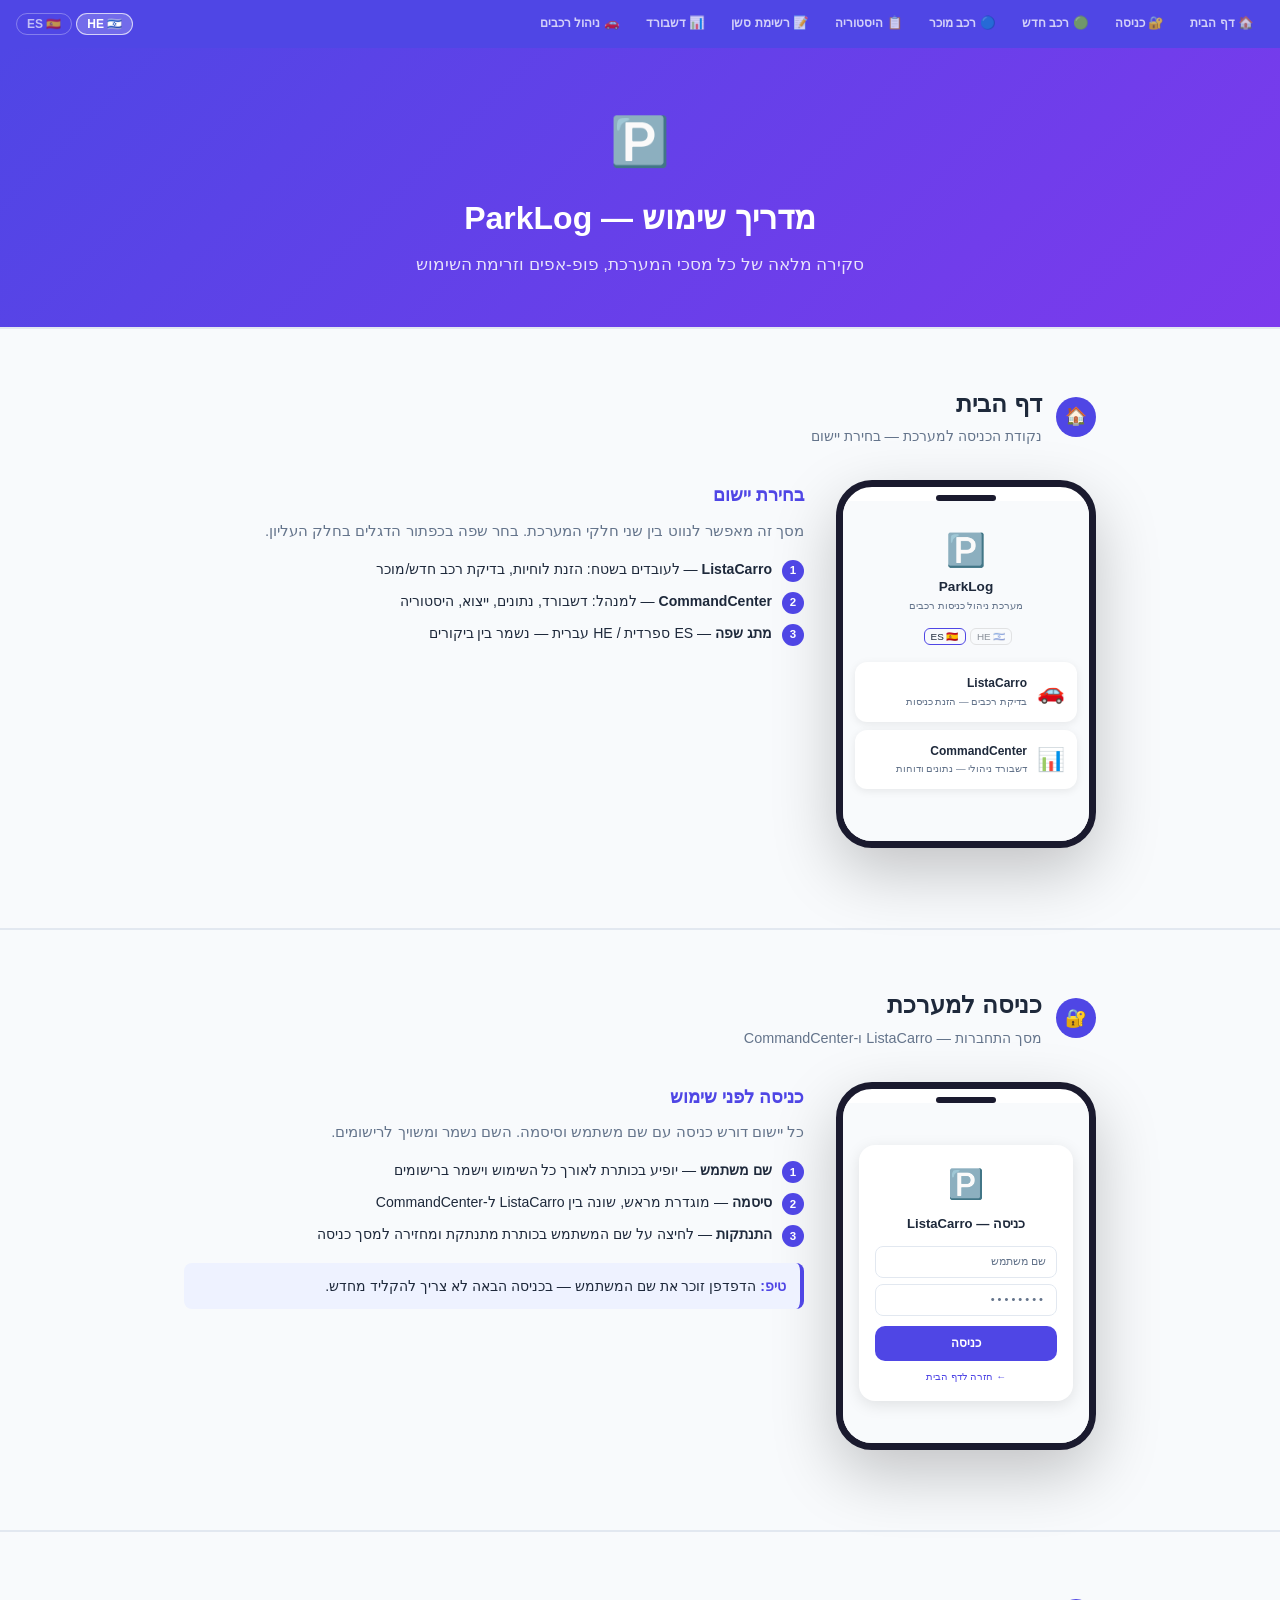
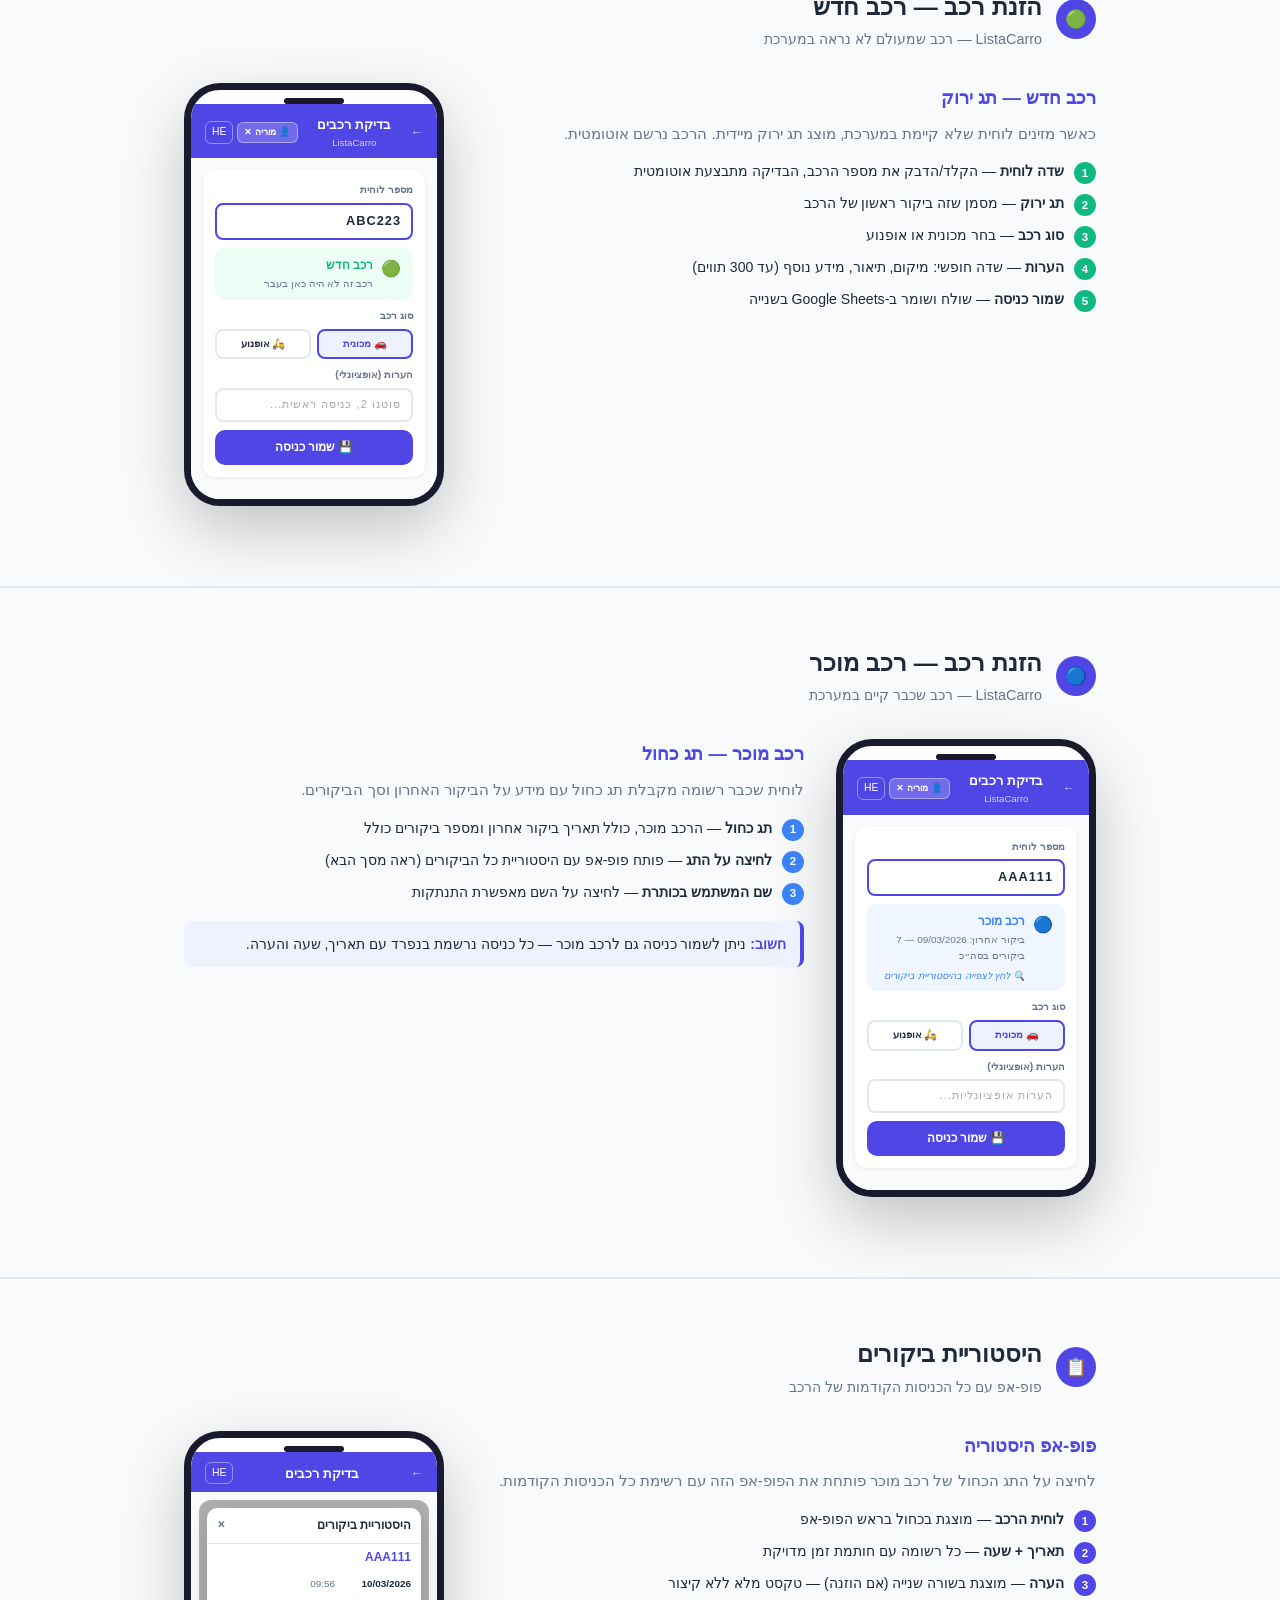
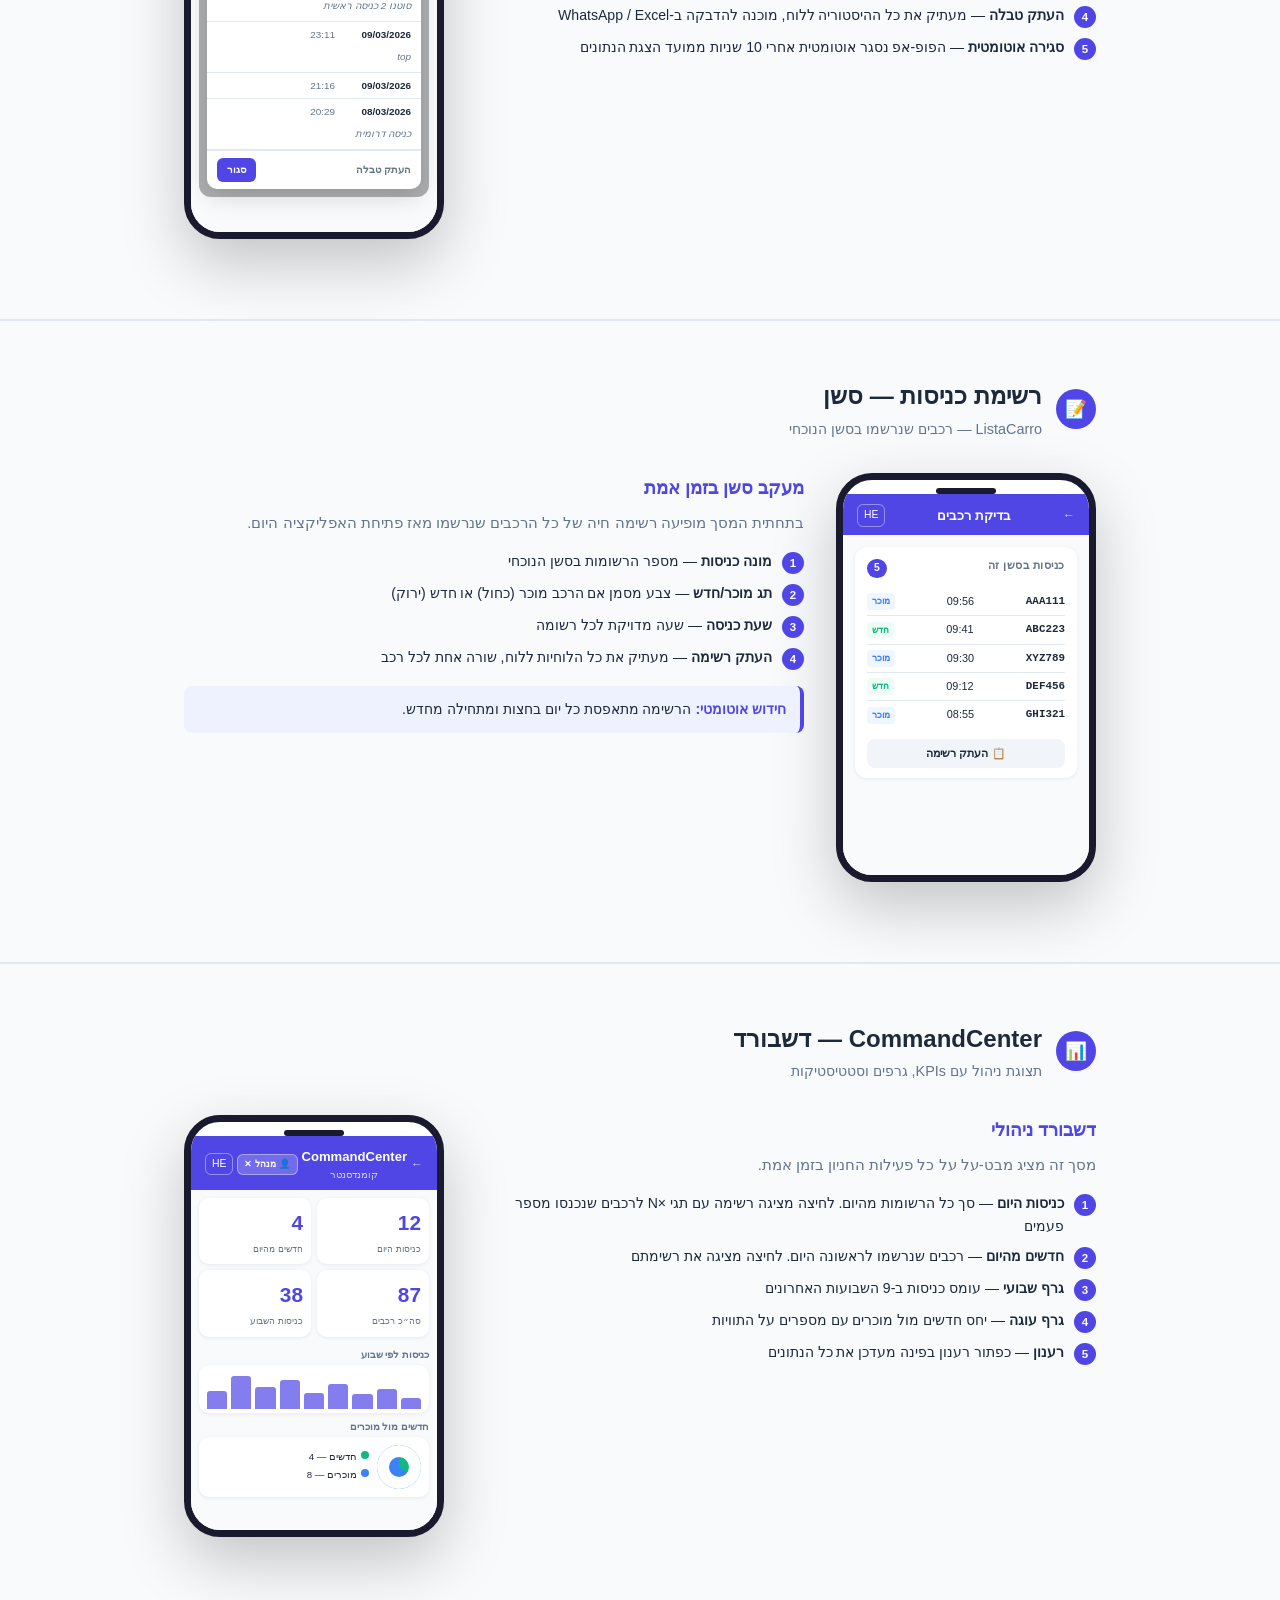
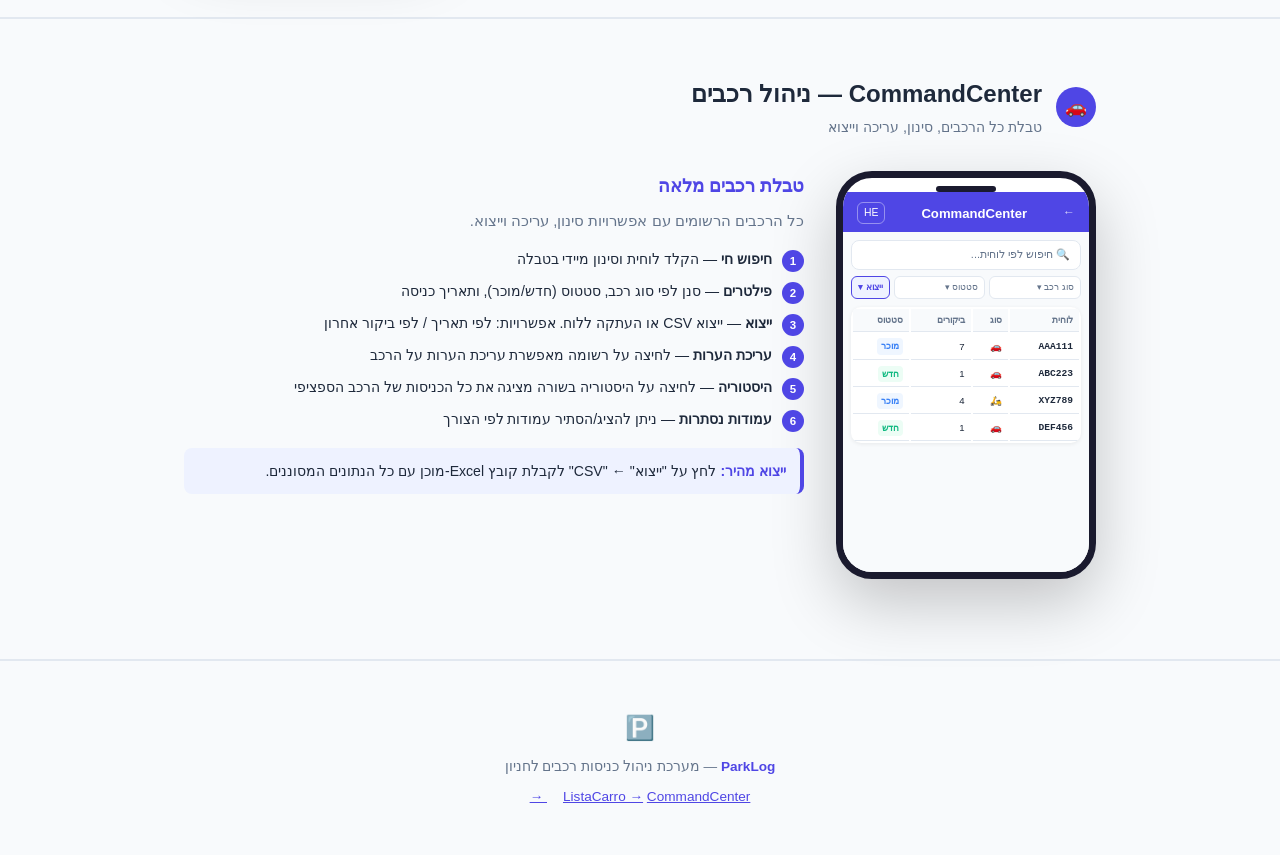
==== commit a5e08cf3: "feat: translate phone mockup content in tutorial when switching language All UI text inside phone mo" ====
--- a/tutorial.html
+++ b/tutorial.html
@@ -118,7 +118,7 @@
     .ph-login-card { background: #fff; border-radius: 16px; padding: 16px; width: 100%; box-shadow: 0 4px 16px rgba(0,0,0,.1); text-align: center; }
     .ph-login-logo { font-size: 1.8rem; margin-bottom: 6px; }
     .ph-login-title { font-size: .82rem; font-weight: 700; margin-bottom: 12px; }
-    .ph-login-field { border: 1.5px solid var(--border); border-radius: 8px; padding: 6px 10px; font-size: .7rem; margin-bottom: 6px; text-align: right; width: 100%; }
+    .ph-login-field { border: 1.5px solid var(--border); border-radius: 8px; padding: 6px 10px; font-size: .7rem; margin-bottom: 6px; text-align: right; width: 100%; color: var(--muted); }
     .ph-landing-body { padding: 14px 12px; background: var(--bg); min-height: 340px; }
     .ph-landing-hero { text-align: center; padding: 10px 0 14px; }
     .ph-landing-logo { font-size: 2rem; }
@@ -187,14 +187,14 @@
         <div class="ph-landing-hero">
           <div class="ph-landing-logo">🅿️</div>
           <div class="ph-landing-title">ParkLog</div>
-          <div class="ph-landing-sub">מערכת ניהול כניסות רכבים</div>
+          <div class="ph-landing-sub" data-t="ph.s0.sub">מערכת ניהול כניסות רכבים</div>
           <div style="margin-top:8px">
             <span style="border:1.5px solid #4F46E5;border-radius:6px;padding:2px 6px;font-size:.62rem;margin-left:4px">ES 🇪🇸</span>
             <span style="border:1.5px solid #ccc;border-radius:6px;padding:2px 6px;font-size:.62rem;opacity:.5">HE 🇮🇱</span>
           </div>
         </div>
-        <div class="ph-landing-card"><div class="ph-landing-icon">🚗</div><div><h5>ListaCarro</h5><p>בדיקת רכבים — הזנת כניסות</p></div></div>
-        <div class="ph-landing-card"><div class="ph-landing-icon">📊</div><div><h5>CommandCenter</h5><p>דשבורד ניהולי — נתונים ודוחות</p></div></div>
+        <div class="ph-landing-card"><div class="ph-landing-icon">🚗</div><div><h5>ListaCarro</h5><p data-t="ph.s0.ve">בדיקת רכבים — הזנת כניסות</p></div></div>
+        <div class="ph-landing-card"><div class="ph-landing-icon">📊</div><div><h5>CommandCenter</h5><p data-t="ph.s0.cc">דשבורד ניהולי — נתונים ודוחות</p></div></div>
       </div>
     </div></div>
     <div class="screen-info">
@@ -223,11 +223,11 @@
     <div class="phone-wrap"><div class="phone">
       <div class="ph-login-body"><div class="ph-login-card">
         <div class="ph-login-logo">🅿️</div>
-        <div class="ph-login-title">כניסה — ListaCarro</div>
-        <input class="ph-login-field" placeholder="שם משתמש" readonly>
-        <input class="ph-login-field" placeholder="••••••••" readonly style="margin-bottom:10px">
-        <div class="ph-btn block" style="font-size:.75rem">כניסה</div>
-        <div style="margin-top:8px;font-size:.62rem;color:#4F46E5;text-align:center">← חזרה לדף הבית</div>
+        <div class="ph-login-title" data-t="ph.s1.title">כניסה — ListaCarro</div>
+        <div class="ph-login-field" data-t="ph.s1.user">שם משתמש</div>
+        <div class="ph-login-field" style="margin-bottom:10px;letter-spacing:3px">••••••••</div>
+        <div class="ph-btn block" style="font-size:.75rem" data-t="ph.s1.btn">כניסה</div>
+        <div style="margin-top:8px;font-size:.62rem;color:#4F46E5;text-align:center" data-t="ph.s1.back">← חזרה לדף הבית</div>
       </div></div>
     </div></div>
     <div class="screen-info">
@@ -257,21 +257,33 @@
     <div class="phone-wrap"><div class="phone">
       <div class="ph-header">
         <div class="ph-back">←</div>
-        <div style="text-align:center"><div style="font-size:.82rem;font-weight:700">ListaCarro</div><div style="font-size:.6rem;opacity:.75">בדיקת רכבים</div></div>
-        <div style="display:flex;gap:4px;align-items:center"><div class="ph-user-btn">👤 מוריה ✕</div><div class="ph-lang">ES</div></div>
+        <div style="text-align:center">
+          <div style="font-size:.82rem;font-weight:700" data-t="ph.ve.title">בדיקת רכבים</div>
+          <div style="font-size:.6rem;opacity:.75" data-t="ph.ve.subtitle">ListaCarro</div>
+        </div>
+        <div style="display:flex;gap:4px;align-items:center">
+          <div class="ph-user-btn" data-t="ph.user">👤 מוריה ✕</div>
+          <div class="ph-lang" data-t="ph.lang">HE</div>
+        </div>
       </div>
       <div class="ph-body"><div class="ph-card">
-        <div class="ph-label">מספר לוחית</div>
+        <div class="ph-label" data-t="ph.label.plate">מספר לוחית</div>
         <div class="ph-input focused">ABC223</div>
         <div class="ph-badge new">
           <div class="ph-badge-icon">🟢</div>
-          <div><div class="ph-badge-title" style="color:#10B981">רכב חדש</div><div class="ph-badge-sub">רכב זה לא היה כאן בעבר</div></div>
-        </div>
-        <div class="ph-label">סוג רכב</div>
-        <div class="ph-type-row"><div class="ph-type-btn active">🚗 מכונית</div><div class="ph-type-btn">🛵 אופנוע</div></div>
-        <div class="ph-label">הערות (אופציונלי)</div>
-        <div class="ph-input" style="color:#aaa;font-weight:400;font-size:.7rem">סוטנו 2, כניסה ראשית...</div>
-        <div class="ph-btn block">💾 שמור כניסה</div>
+          <div>
+            <div class="ph-badge-title" style="color:#10B981" data-t="ph.badge.new.title">רכב חדש</div>
+            <div class="ph-badge-sub" data-t="ph.badge.new.sub">רכב זה לא היה כאן בעבר</div>
+          </div>
+        </div>
+        <div class="ph-label" data-t="ph.label.tipo">סוג רכב</div>
+        <div class="ph-type-row">
+          <div class="ph-type-btn active" data-t="ph.tipo.auto">🚗 מכונית</div>
+          <div class="ph-type-btn" data-t="ph.tipo.moto">🛵 אופנוע</div>
+        </div>
+        <div class="ph-label" data-t="ph.label.notes">הערות (אופציונלי)</div>
+        <div class="ph-input" style="color:#aaa;font-weight:400;font-size:.7rem" data-t="ph.notes.ph">סוטנו 2, כניסה ראשית...</div>
+        <div class="ph-btn block" data-t="ph.btn.save">💾 שמור כניסה</div>
       </div></div>
     </div></div>
     <div class="screen-info">
@@ -302,25 +314,34 @@
     <div class="phone-wrap"><div class="phone">
       <div class="ph-header">
         <div class="ph-back">←</div>
-        <div style="text-align:center"><div style="font-size:.82rem;font-weight:700">ListaCarro</div><div style="font-size:.6rem;opacity:.75">בדיקת רכבים</div></div>
-        <div style="display:flex;gap:4px;align-items:center"><div class="ph-user-btn">👤 מוריה ✕</div><div class="ph-lang">ES</div></div>
+        <div style="text-align:center">
+          <div style="font-size:.82rem;font-weight:700" data-t="ph.ve.title">בדיקת רכבים</div>
+          <div style="font-size:.6rem;opacity:.75" data-t="ph.ve.subtitle">ListaCarro</div>
+        </div>
+        <div style="display:flex;gap:4px;align-items:center">
+          <div class="ph-user-btn" data-t="ph.user">👤 מוריה ✕</div>
+          <div class="ph-lang" data-t="ph.lang">HE</div>
+        </div>
       </div>
       <div class="ph-body"><div class="ph-card">
-        <div class="ph-label">מספר לוחית</div>
+        <div class="ph-label" data-t="ph.label.plate">מספר לוחית</div>
         <div class="ph-input focused">AAA111</div>
         <div class="ph-badge known" style="cursor:pointer">
           <div class="ph-badge-icon">🔵</div>
           <div>
-            <div class="ph-badge-title" style="color:#3B82F6">רכב מוכר</div>
-            <div class="ph-badge-sub">ביקור אחרון: 09/03/2026 — 7 ביקורים בסה"כ</div>
-            <div class="ph-badge-hint">🔍 לחץ לצפייה בהיסטוריית ביקורים</div>
-          </div>
-        </div>
-        <div class="ph-label">סוג רכב</div>
-        <div class="ph-type-row"><div class="ph-type-btn active">🚗 מכונית</div><div class="ph-type-btn">🛵 אופנוע</div></div>
-        <div class="ph-label">הערות (אופציונלי)</div>
-        <div class="ph-input" style="color:#aaa;font-weight:400;font-size:.7rem">הערות אופציונליות...</div>
-        <div class="ph-btn block">💾 שמור כניסה</div>
+            <div class="ph-badge-title" style="color:#3B82F6" data-t="ph.badge.known.title">רכב מוכר</div>
+            <div class="ph-badge-sub" data-t="ph.badge.known.sub">ביקור אחרון: 09/03/2026 — 7 ביקורים בסה"כ</div>
+            <div class="ph-badge-hint" data-t="ph.badge.known.hint">🔍 לחץ לצפייה בהיסטוריית ביקורים</div>
+          </div>
+        </div>
+        <div class="ph-label" data-t="ph.label.tipo">סוג רכב</div>
+        <div class="ph-type-row">
+          <div class="ph-type-btn active" data-t="ph.tipo.auto">🚗 מכונית</div>
+          <div class="ph-type-btn" data-t="ph.tipo.moto">🛵 אופנוע</div>
+        </div>
+        <div class="ph-label" data-t="ph.label.notes">הערות (אופציונלי)</div>
+        <div class="ph-input" style="color:#aaa;font-weight:400;font-size:.7rem" data-t="ph.notes.ph2">הערות אופציונליות...</div>
+        <div class="ph-btn block" data-t="ph.btn.save">💾 שמור כניסה</div>
       </div></div>
     </div></div>
     <div class="screen-info">
@@ -350,18 +371,41 @@
     <div class="phone-wrap"><div class="phone">
       <div class="ph-header">
         <div class="ph-back">←</div>
-        <div style="text-align:center"><div style="font-size:.82rem;font-weight:700">ListaCarro</div></div>
-        <div class="ph-lang">ES</div>
+        <div style="text-align:center">
+          <div style="font-size:.82rem;font-weight:700" data-t="ph.ve.title">בדיקת רכבים</div>
+        </div>
+        <div class="ph-lang" data-t="ph.lang">HE</div>
       </div>
       <div class="ph-body" style="padding:8px">
         <div class="ph-modal-overlay"><div class="ph-modal">
-          <div class="ph-modal-header"><span>היסטוריית ביקורים</span><span class="ph-close">✕</span></div>
+          <div class="ph-modal-header">
+            <span data-t="ph.history.title">היסטוריית ביקורים</span>
+            <span class="ph-close">✕</span>
+          </div>
           <div class="ph-modal-plate">AAA111</div>
-          <div class="ph-history-row"><span class="ph-history-date">10/03/2026</span><span class="ph-history-time">09:56</span><span class="ph-history-note">סוטנו 2 כניסה ראשית</span></div>
-          <div class="ph-history-row"><span class="ph-history-date">09/03/2026</span><span class="ph-history-time">23:11</span><span class="ph-history-note">top</span></div>
-          <div class="ph-history-row"><span class="ph-history-date">09/03/2026</span><span class="ph-history-time">21:16</span></div>
-          <div class="ph-history-row"><span class="ph-history-date">08/03/2026</span><span class="ph-history-time">20:29</span><span class="ph-history-note">כניסה דרומית</span></div>
-          <div class="ph-modal-footer"><span class="ph-copy-btn">העתק טבלה</span><span class="ph-close-btn">סגור</span></div>
+          <div class="ph-history-row">
+            <span class="ph-history-date">10/03/2026</span>
+            <span class="ph-history-time">09:56</span>
+            <span class="ph-history-note" data-t="ph.history.note1">סוטנו 2 כניסה ראשית</span>
+          </div>
+          <div class="ph-history-row">
+            <span class="ph-history-date">09/03/2026</span>
+            <span class="ph-history-time">23:11</span>
+            <span class="ph-history-note">top</span>
+          </div>
+          <div class="ph-history-row">
+            <span class="ph-history-date">09/03/2026</span>
+            <span class="ph-history-time">21:16</span>
+          </div>
+          <div class="ph-history-row">
+            <span class="ph-history-date">08/03/2026</span>
+            <span class="ph-history-time">20:29</span>
+            <span class="ph-history-note" data-t="ph.history.note2">כניסה דרומית</span>
+          </div>
+          <div class="ph-modal-footer">
+            <span class="ph-copy-btn" data-t="ph.copy.table">העתק טבלה</span>
+            <span class="ph-close-btn" data-t="ph.close">סגור</span>
+          </div>
         </div></div>
       </div>
     </div></div>
@@ -393,20 +437,22 @@
     <div class="phone-wrap"><div class="phone">
       <div class="ph-header">
         <div class="ph-back">←</div>
-        <div style="text-align:center"><div style="font-size:.82rem;font-weight:700">ListaCarro</div></div>
-        <div class="ph-lang">ES</div>
+        <div style="text-align:center">
+          <div style="font-size:.82rem;font-weight:700" data-t="ph.ve.title">בדיקת רכבים</div>
+        </div>
+        <div class="ph-lang" data-t="ph.lang">HE</div>
       </div>
       <div class="ph-body"><div class="ph-card" style="padding:10px 12px">
         <div style="display:flex;justify-content:space-between;align-items:center;margin-bottom:8px">
-          <div class="ph-section-title">כניסות בסשן זה</div>
+          <div class="ph-section-title" data-t="ph.session.title">כניסות בסשן זה</div>
           <div style="background:var(--primary);color:#fff;border-radius:10px;padding:1px 7px;font-size:.65rem;font-weight:700">5</div>
         </div>
-        <div class="ph-session-item"><span class="ph-session-placa">AAA111</span><span>09:56</span><span class="ph-session-badge known">מוכר</span></div>
-        <div class="ph-session-item"><span class="ph-session-placa">ABC223</span><span>09:41</span><span class="ph-session-badge new">חדש</span></div>
-        <div class="ph-session-item"><span class="ph-session-placa">XYZ789</span><span>09:30</span><span class="ph-session-badge known">מוכר</span></div>
-        <div class="ph-session-item"><span class="ph-session-placa">DEF456</span><span>09:12</span><span class="ph-session-badge new">חדש</span></div>
-        <div class="ph-session-item" style="border:none"><span class="ph-session-placa">GHI321</span><span>08:55</span><span class="ph-session-badge known">מוכר</span></div>
-        <div class="ph-btn" style="margin-top:10px;background:#F1F5F9;color:var(--text);font-size:.68rem;border-radius:8px;padding:6px;text-align:center">📋 העתק רשימה</div>
+        <div class="ph-session-item"><span class="ph-session-placa">AAA111</span><span>09:56</span><span class="ph-session-badge known" data-t="ph.badge.known.sm">מוכר</span></div>
+        <div class="ph-session-item"><span class="ph-session-placa">ABC223</span><span>09:41</span><span class="ph-session-badge new" data-t="ph.badge.new.sm">חדש</span></div>
+        <div class="ph-session-item"><span class="ph-session-placa">XYZ789</span><span>09:30</span><span class="ph-session-badge known" data-t="ph.badge.known.sm">מוכר</span></div>
+        <div class="ph-session-item"><span class="ph-session-placa">DEF456</span><span>09:12</span><span class="ph-session-badge new" data-t="ph.badge.new.sm">חדש</span></div>
+        <div class="ph-session-item" style="border:none"><span class="ph-session-placa">GHI321</span><span>08:55</span><span class="ph-session-badge known" data-t="ph.badge.known.sm">מוכר</span></div>
+        <div class="ph-btn" style="margin-top:10px;background:#F1F5F9;color:var(--text);font-size:.68rem;border-radius:8px;padding:6px;text-align:center" data-t="ph.copy.list">📋 העתק רשימה</div>
       </div></div>
     </div></div>
     <div class="screen-info">
@@ -437,17 +483,23 @@
     <div class="phone-wrap"><div class="phone">
       <div class="ph-header">
         <div class="ph-back">←</div>
-        <div style="text-align:center"><div style="font-size:.82rem;font-weight:700">CommandCenter</div><div style="font-size:.6rem;opacity:.75">קומנדסנטר</div></div>
-        <div style="display:flex;gap:4px;align-items:center"><div class="ph-user-btn">👤 מנהל ✕</div><div class="ph-lang">HE</div></div>
+        <div style="text-align:center">
+          <div style="font-size:.82rem;font-weight:700">CommandCenter</div>
+          <div style="font-size:.6rem;opacity:.75" data-t="ph.cc.subtitle">קומנדסנטר</div>
+        </div>
+        <div style="display:flex;gap:4px;align-items:center">
+          <div class="ph-user-btn" data-t="ph.manager">👤 מנהל ✕</div>
+          <div class="ph-lang" data-t="ph.lang.cc">HE</div>
+        </div>
       </div>
       <div class="ph-body" style="padding:8px">
         <div class="ph-kpi-grid">
-          <div class="ph-kpi" style="cursor:pointer"><div class="ph-kpi-val">12</div><div class="ph-kpi-lbl">כניסות היום</div></div>
-          <div class="ph-kpi" style="cursor:pointer"><div class="ph-kpi-val">4</div><div class="ph-kpi-lbl">חדשים מהיום</div></div>
-          <div class="ph-kpi"><div class="ph-kpi-val">87</div><div class="ph-kpi-lbl">סה"כ רכבים</div></div>
-          <div class="ph-kpi"><div class="ph-kpi-val">38</div><div class="ph-kpi-lbl">כניסות השבוע</div></div>
-        </div>
-        <div style="font-size:.6rem;color:var(--muted);margin-bottom:3px;font-weight:600">כניסות לפי שבוע</div>
+          <div class="ph-kpi" style="cursor:pointer"><div class="ph-kpi-val">12</div><div class="ph-kpi-lbl" data-t="ph.kpi.today">כניסות היום</div></div>
+          <div class="ph-kpi" style="cursor:pointer"><div class="ph-kpi-val">4</div><div class="ph-kpi-lbl" data-t="ph.kpi.new">חדשים מהיום</div></div>
+          <div class="ph-kpi"><div class="ph-kpi-val">87</div><div class="ph-kpi-lbl" data-t="ph.kpi.total">סה"כ רכבים</div></div>
+          <div class="ph-kpi"><div class="ph-kpi-val">38</div><div class="ph-kpi-lbl" data-t="ph.kpi.week">כניסות השבוע</div></div>
+        </div>
+        <div style="font-size:.6rem;color:var(--muted);margin-bottom:3px;font-weight:600" data-t="ph.chart.weekly">כניסות לפי שבוע</div>
         <div class="ph-chart-bar">
           <div class="ph-bar" style="height:30%"></div><div class="ph-bar" style="height:55%"></div>
           <div class="ph-bar" style="height:40%"></div><div class="ph-bar" style="height:70%"></div>
@@ -455,12 +507,12 @@
           <div class="ph-bar" style="height:60%"></div><div class="ph-bar" style="height:90%"></div>
           <div class="ph-bar" style="height:50%"></div>
         </div>
-        <div style="font-size:.6rem;color:var(--muted);margin-bottom:3px;font-weight:600">חדשים מול מוכרים</div>
+        <div style="font-size:.6rem;color:var(--muted);margin-bottom:3px;font-weight:600" data-t="ph.chart.donut">חדשים מול מוכרים</div>
         <div class="ph-donut-wrap">
           <div class="ph-donut"></div>
           <div class="ph-donut-legend">
-            <div><div class="ph-dot" style="background:var(--green)"></div><span>חדשים — 4</span></div>
-            <div><div class="ph-dot" style="background:var(--blue)"></div><span>מוכרים — 8</span></div>
+            <div><div class="ph-dot" style="background:var(--green)"></div><span data-t="ph.legend.new">חדשים — 4</span></div>
+            <div><div class="ph-dot" style="background:var(--blue)"></div><span data-t="ph.legend.known">מוכרים — 8</span></div>
           </div>
         </div>
       </div>
@@ -494,23 +546,28 @@
       <div class="ph-header">
         <div class="ph-back">←</div>
         <div style="text-align:center"><div style="font-size:.82rem;font-weight:700">CommandCenter</div></div>
-        <div class="ph-lang">HE</div>
+        <div class="ph-lang" data-t="ph.lang.cc">HE</div>
       </div>
       <div class="ph-body" style="padding:8px">
-        <div style="background:#fff;border:1.5px solid var(--border);border-radius:8px;padding:5px 10px;font-size:.68rem;color:var(--muted);margin-bottom:6px">🔍 חיפוש לפי לוחית...</div>
+        <div style="background:#fff;border:1.5px solid var(--border);border-radius:8px;padding:5px 10px;font-size:.68rem;color:var(--muted);margin-bottom:6px" data-t="ph.search">🔍 חיפוש לפי לוחית...</div>
         <div style="display:flex;gap:4px;margin-bottom:8px">
-          <div style="flex:1;background:#fff;border:1.5px solid var(--border);border-radius:6px;padding:3px 6px;font-size:.58rem;color:var(--muted)">סוג רכב ▾</div>
-          <div style="flex:1;background:#fff;border:1.5px solid var(--border);border-radius:6px;padding:3px 6px;font-size:.58rem;color:var(--muted)">סטטוס ▾</div>
-          <div style="background:#EEF2FF;border:1.5px solid var(--primary);border-radius:6px;padding:3px 6px;font-size:.58rem;color:var(--primary);font-weight:700">ייצוא ▾</div>
+          <div style="flex:1;background:#fff;border:1.5px solid var(--border);border-radius:6px;padding:3px 6px;font-size:.58rem;color:var(--muted)" data-t="ph.filter.tipo">סוג רכב ▾</div>
+          <div style="flex:1;background:#fff;border:1.5px solid var(--border);border-radius:6px;padding:3px 6px;font-size:.58rem;color:var(--muted)" data-t="ph.filter.status">סטטוס ▾</div>
+          <div style="background:#EEF2FF;border:1.5px solid var(--primary);border-radius:6px;padding:3px 6px;font-size:.58rem;color:var(--primary);font-weight:700" data-t="ph.export">ייצוא ▾</div>
         </div>
         <div style="background:#fff;border-radius:10px;overflow:hidden;box-shadow:0 1px 4px rgba(0,0,0,.07)">
           <table class="ph-table">
-            <thead><tr><th>לוחית</th><th>סוג</th><th>ביקורים</th><th>סטטוס</th></tr></thead>
+            <thead><tr>
+              <th data-t="ph.th.plate">לוחית</th>
+              <th data-t="ph.th.tipo">סוג</th>
+              <th data-t="ph.th.visits">ביקורים</th>
+              <th data-t="ph.th.status">סטטוס</th>
+            </tr></thead>
             <tbody>
-              <tr><td style="font-family:monospace;font-weight:700">AAA111</td><td>🚗</td><td>7</td><td><span class="ph-status known">מוכר</span></td></tr>
-              <tr><td style="font-family:monospace;font-weight:700">ABC223</td><td>🚗</td><td>1</td><td><span class="ph-status new">חדש</span></td></tr>
-              <tr><td style="font-family:monospace;font-weight:700">XYZ789</td><td>🛵</td><td>4</td><td><span class="ph-status known">מוכר</span></td></tr>
-              <tr><td style="font-family:monospace;font-weight:700">DEF456</td><td>🚗</td><td>1</td><td><span class="ph-status new">חדש</span></td></tr>
+              <tr><td style="font-family:monospace;font-weight:700">AAA111</td><td>🚗</td><td>7</td><td><span class="ph-status known" data-t="ph.status.known">מוכר</span></td></tr>
+              <tr><td style="font-family:monospace;font-weight:700">ABC223</td><td>🚗</td><td>1</td><td><span class="ph-status new" data-t="ph.status.new">חדש</span></td></tr>
+              <tr><td style="font-family:monospace;font-weight:700">XYZ789</td><td>🛵</td><td>4</td><td><span class="ph-status known" data-t="ph.status.known">מוכר</span></td></tr>
+              <tr><td style="font-family:monospace;font-weight:700">DEF456</td><td>🚗</td><td>1</td><td><span class="ph-status new" data-t="ph.status.new">חדש</span></td></tr>
             </tbody>
           </table>
         </div>
@@ -545,21 +602,26 @@
 <script>
   const T = {
     he: {
+      /* NAV */
       'nav.s0':'🏠 דף הבית','nav.s1':'🔐 כניסה','nav.s2':'🟢 רכב חדש','nav.s3':'🔵 רכב מוכר',
       'nav.s4':'📋 היסטוריה','nav.s5':'📝 רשימת סשן','nav.s6':'📊 דשבורד','nav.s7':'🚗 ניהול רכבים',
+      /* HERO */
       'hero.title':'מדריך שימוש — ParkLog',
       'hero.sub':'סקירה מלאה של כל מסכי המערכת, פופ-אפים וזרימת השימוש',
+      /* S0 */
       's0.h2':'דף הבית','s0.sub':'נקודת הכניסה למערכת — בחירת יישום',
       's0.h3':'בחירת יישום','s0.p':'מסך זה מאפשר לנווט בין שני חלקי המערכת. בחר שפה בכפתור הדגלים בחלק העליון.',
       's0.c1':'<strong>ListaCarro</strong> — לעובדים בשטח: הזנת לוחיות, בדיקת רכב חדש/מוכר',
       's0.c2':'<strong>CommandCenter</strong> — למנהל: דשבורד, נתונים, ייצוא, היסטוריה',
       's0.c3':'<strong>מתג שפה</strong> — ES ספרדית / HE עברית — נשמר בין ביקורים',
+      /* S1 */
       's1.h2':'כניסה למערכת','s1.sub':'מסך התחברות — ListaCarro ו-CommandCenter',
       's1.h3':'כניסה לפני שימוש','s1.p':'כל יישום דורש כניסה עם שם משתמש וסיסמה. השם נשמר ומשויך לרישומים.',
       's1.c1':'<strong>שם משתמש</strong> — יופיע בכותרת לאורך כל השימוש וישמר ברישומים',
       's1.c2':'<strong>סיסמה</strong> — מוגדרת מראש, שונה בין ListaCarro ל-CommandCenter',
       's1.c3':'<strong>התנתקות</strong> — לחיצה על שם המשתמש בכותרת מתנתקת ומחזירה למסך כניסה',
       's1.tip':'<strong>טיפ:</strong> הדפדפן זוכר את שם המשתמש — בכניסה הבאה לא צריך להקליד מחדש.',
+      /* S2 */
       's2.h2':'הזנת רכב — רכב חדש','s2.sub':'ListaCarro — רכב שמעולם לא נראה במערכת',
       's2.h3':'רכב חדש — תג ירוק','s2.p':'כאשר מזינים לוחית שלא קיימת במערכת, מוצג תג ירוק מיידית. הרכב נרשם אוטומטית.',
       's2.c1':'<strong>שדה לוחית</strong> — הקלד/הדבק את מספר הרכב, הבדיקה מתבצעת אוטומטית',
@@ -567,12 +629,14 @@
       's2.c3':'<strong>סוג רכב</strong> — בחר מכונית או אופנוע',
       's2.c4':'<strong>הערות</strong> — שדה חופשי: מיקום, תיאור, מידע נוסף (עד 300 תווים)',
       's2.c5':'<strong>שמור כניסה</strong> — שולח ושומר ב-Google Sheets בשנייה',
+      /* S3 */
       's3.h2':'הזנת רכב — רכב מוכר','s3.sub':'ListaCarro — רכב שכבר קיים במערכת',
       's3.h3':'רכב מוכר — תג כחול','s3.p':'לוחית שכבר רשומה מקבלת תג כחול עם מידע על הביקור האחרון וסך הביקורים.',
       's3.c1':'<strong>תג כחול</strong> — הרכב מוכר, כולל תאריך ביקור אחרון ומספר ביקורים כולל',
       's3.c2':'<strong>לחיצה על התג</strong> — פותח פופ-אפ עם היסטוריית כל הביקורים (ראה מסך הבא)',
       's3.c3':'<strong>שם המשתמש בכותרת</strong> — לחיצה על השם מאפשרת התנתקות',
       's3.tip':'<strong>חשוב:</strong> ניתן לשמור כניסה גם לרכב מוכר — כל כניסה נרשמת בנפרד עם תאריך, שעה והערה.',
+      /* S4 */
       's4.h2':'היסטוריית ביקורים','s4.sub':'פופ-אפ עם כל הכניסות הקודמות של הרכב',
       's4.h3':'פופ-אפ היסטוריה','s4.p':'לחיצה על התג הכחול של רכב מוכר פותחת את הפופ-אפ הזה עם רשימת כל הכניסות הקודמות.',
       's4.c1':'<strong>לוחית הרכב</strong> — מוצגת בכחול בראש הפופ-אפ',
@@ -580,6 +644,7 @@
       's4.c3':'<strong>הערה</strong> — מוצגת בשורה שנייה (אם הוזנה) — טקסט מלא ללא קיצור',
       's4.c4':'<strong>העתק טבלה</strong> — מעתיק את כל ההיסטוריה ללוח, מוכנה להדבקה ב-WhatsApp / Excel',
       's4.c5':'<strong>סגירה אוטומטית</strong> — הפופ-אפ נסגר אוטומטית אחרי 10 שניות ממועד הצגת הנתונים',
+      /* S5 */
       's5.h2':'רשימת כניסות — סשן','s5.sub':'ListaCarro — רכבים שנרשמו בסשן הנוכחי',
       's5.h3':'מעקב סשן בזמן אמת','s5.p':'בתחתית המסך מופיעה רשימה חיה של כל הרכבים שנרשמו מאז פתיחת האפליקציה היום.',
       's5.c1':'<strong>מונה כניסות</strong> — מספר הרשומות בסשן הנוכחי',
@@ -587,6 +652,7 @@
       's5.c3':'<strong>שעת כניסה</strong> — שעה מדויקת לכל רשומה',
       's5.c4':'<strong>העתק רשימה</strong> — מעתיק את כל הלוחיות ללוח, שורה אחת לכל רכב',
       's5.tip':'<strong>חידוש אוטומטי:</strong> הרשימה מתאפסת כל יום בחצות ומתחילה מחדש.',
+      /* S6 */
       's6.h2':'CommandCenter — דשבורד','s6.sub':'תצוגת ניהול עם KPIs, גרפים וסטטיסטיקות',
       's6.h3':'דשבורד ניהולי','s6.p':'מסך זה מציג מבט-על על כל פעילות החניון בזמן אמת.',
       's6.c1':'<strong>כניסות היום</strong> — סך כל הרשומות מהיום. לחיצה מציגה רשימה עם תגי ×N לרכבים שנכנסו מספר פעמים',
@@ -594,6 +660,7 @@
       's6.c3':'<strong>גרף שבועי</strong> — עומס כניסות ב-9 השבועות האחרונים',
       's6.c4':'<strong>גרף עוגה</strong> — יחס חדשים מול מוכרים עם מספרים על התוויות',
       's6.c5':'<strong>רענון</strong> — כפתור רענון בפינה מעדכן את כל הנתונים',
+      /* S7 */
       's7.h2':'CommandCenter — ניהול רכבים','s7.sub':'טבלת כל הרכבים, סינון, עריכה וייצוא',
       's7.h3':'טבלת רכבים מלאה','s7.p':'כל הרכבים הרשומים עם אפשרויות סינון, עריכה וייצוא.',
       's7.c1':'<strong>חיפוש חי</strong> — הקלד לוחית וסינון מיידי בטבלה',
@@ -603,24 +670,85 @@
       's7.c5':'<strong>היסטוריה</strong> — לחיצה על היסטוריה בשורה מציגה את כל הכניסות של הרכב הספציפי',
       's7.c6':'<strong>עמודות נסתרות</strong> — ניתן להציג/הסתיר עמודות לפי הצורך',
       's7.tip':'<strong>ייצוא מהיר:</strong> לחץ על "ייצוא" ← "CSV" לקבלת קובץ Excel-מוכן עם כל הנתונים המסוננים.',
-      'footer.tag':'מערכת ניהול כניסות רכבים לחניון'
+      /* FOOTER */
+      'footer.tag':'מערכת ניהול כניסות רכבים לחניון',
+      /* PHONE MOCKUPS */
+      'ph.s0.sub':'מערכת ניהול כניסות רכבים',
+      'ph.s0.ve':'בדיקת רכבים — הזנת כניסות',
+      'ph.s0.cc':'דשבורד ניהולי — נתונים ודוחות',
+      'ph.s1.title':'כניסה — ListaCarro',
+      'ph.s1.user':'שם משתמש',
+      'ph.s1.btn':'כניסה',
+      'ph.s1.back':'← חזרה לדף הבית',
+      'ph.ve.title':'בדיקת רכבים',
+      'ph.ve.subtitle':'ListaCarro',
+      'ph.user':'👤 מוריה ✕',
+      'ph.lang':'HE',
+      'ph.lang.cc':'HE',
+      'ph.label.plate':'מספר לוחית',
+      'ph.badge.new.title':'רכב חדש',
+      'ph.badge.new.sub':'רכב זה לא היה כאן בעבר',
+      'ph.label.tipo':'סוג רכב',
+      'ph.tipo.auto':'🚗 מכונית',
+      'ph.tipo.moto':'🛵 אופנוע',
+      'ph.label.notes':'הערות (אופציונלי)',
+      'ph.notes.ph':'סוטנו 2, כניסה ראשית...',
+      'ph.notes.ph2':'הערות אופציונליות...',
+      'ph.btn.save':'💾 שמור כניסה',
+      'ph.badge.known.title':'רכב מוכר',
+      'ph.badge.known.sub':'ביקור אחרון: 09/03/2026 — 7 ביקורים בסה״כ',
+      'ph.badge.known.hint':'🔍 לחץ לצפייה בהיסטוריית ביקורים',
+      'ph.history.title':'היסטוריית ביקורים',
+      'ph.history.note1':'סוטנו 2 כניסה ראשית',
+      'ph.history.note2':'כניסה דרומית',
+      'ph.copy.table':'העתק טבלה',
+      'ph.close':'סגור',
+      'ph.session.title':'כניסות בסשן זה',
+      'ph.badge.known.sm':'מוכר',
+      'ph.badge.new.sm':'חדש',
+      'ph.copy.list':'📋 העתק רשימה',
+      'ph.cc.subtitle':'קומנדסנטר',
+      'ph.manager':'👤 מנהל ✕',
+      'ph.kpi.today':'כניסות היום',
+      'ph.kpi.new':'חדשים מהיום',
+      'ph.kpi.total':'סה״כ רכבים',
+      'ph.kpi.week':'כניסות השבוע',
+      'ph.chart.weekly':'כניסות לפי שבוע',
+      'ph.chart.donut':'חדשים מול מוכרים',
+      'ph.legend.new':'חדשים — 4',
+      'ph.legend.known':'מוכרים — 8',
+      'ph.search':'🔍 חיפוש לפי לוחית...',
+      'ph.filter.tipo':'סוג רכב ▾',
+      'ph.filter.status':'סטטוס ▾',
+      'ph.export':'ייצוא ▾',
+      'ph.th.plate':'לוחית',
+      'ph.th.tipo':'סוג',
+      'ph.th.visits':'ביקורים',
+      'ph.th.status':'סטטוס',
+      'ph.status.known':'מוכר',
+      'ph.status.new':'חדש'
     },
     es: {
+      /* NAV */
       'nav.s0':'🏠 Inicio','nav.s1':'🔐 Login','nav.s2':'🟢 Nuevo vehículo','nav.s3':'🔵 Vehículo conocido',
       'nav.s4':'📋 Historial','nav.s5':'📝 Lista sesión','nav.s6':'📊 Dashboard','nav.s7':'🚗 Gestión vehículos',
+      /* HERO */
       'hero.title':'Guía de uso — ParkLog',
       'hero.sub':'Vista completa de todas las pantallas, pop-ups y flujo de uso del sistema',
+      /* S0 */
       's0.h2':'Inicio','s0.sub':'Punto de entrada al sistema — selección de aplicación',
       's0.h3':'Seleccionar aplicación','s0.p':'Esta pantalla permite navegar entre las dos partes del sistema. Elige idioma con el botón de banderas.',
       's0.c1':'<strong>ListaCarro</strong> — Para trabajadores: registro de placas, verificación de vehículo nuevo/conocido',
       's0.c2':'<strong>CommandCenter</strong> — Para el administrador: dashboard, datos, exportación, historial',
       's0.c3':'<strong>Selector de idioma</strong> — ES español / HE hebreo — se guarda entre visitas',
+      /* S1 */
       's1.h2':'Inicio de sesión','s1.sub':'Pantalla de acceso — ListaCarro y CommandCenter',
       's1.h3':'Login antes de usar','s1.p':'Cada aplicación requiere nombre de usuario y contraseña. El nombre queda guardado y vinculado a los registros.',
       's1.c1':'<strong>Nombre de usuario</strong> — Aparece en el encabezado y queda guardado en los registros',
       's1.c2':'<strong>Contraseña</strong> — Predefinida, diferente entre ListaCarro y CommandCenter',
       's1.c3':'<strong>Cerrar sesión</strong> — Toca el nombre de usuario en el encabezado para desconectarte',
       's1.tip':'<strong>Consejo:</strong> El navegador recuerda el nombre de usuario — no hace falta volver a escribirlo.',
+      /* S2 */
       's2.h2':'Registro — Vehículo nuevo','s2.sub':'ListaCarro — vehículo nunca visto en el sistema',
       's2.h3':'Vehículo nuevo — badge verde','s2.p':'Al ingresar una placa que no existe en el sistema, aparece inmediatamente un badge verde. El vehículo se registra automáticamente.',
       's2.c1':'<strong>Campo de placa</strong> — Escribe o pega el número del vehículo, la verificación es automática',
@@ -628,12 +756,14 @@
       's2.c3':'<strong>Tipo de vehículo</strong> — Elige auto o moto',
       's2.c4':'<strong>Notas</strong> — Campo libre: ubicación, descripción, info adicional (máx. 300 caracteres)',
       's2.c5':'<strong>Guardar entrada</strong> — Envía y guarda en Google Sheets al instante',
+      /* S3 */
       's3.h2':'Registro — Vehículo conocido','s3.sub':'ListaCarro — vehículo ya registrado en el sistema',
       's3.h3':'Vehículo conocido — badge azul','s3.p':'Una placa ya registrada recibe un badge azul con info de la última visita y total de visitas.',
       's3.c1':'<strong>Badge azul</strong> — Vehículo conocido, incluye fecha de última visita y total de visitas',
       's3.c2':'<strong>Toca el badge</strong> — Abre un pop-up con el historial completo de visitas (ver siguiente pantalla)',
       's3.c3':'<strong>Nombre en encabezado</strong> — Tócalo para cerrar sesión',
       's3.tip':'<strong>Importante:</strong> Puedes guardar una entrada para un vehículo conocido — cada entrada se registra por separado con fecha, hora y nota.',
+      /* S4 */
       's4.h2':'Historial de visitas','s4.sub':'Pop-up con todas las entradas anteriores del vehículo',
       's4.h3':'Pop-up de historial','s4.p':'Al tocar el badge azul de un vehículo conocido se abre este pop-up con todas las entradas anteriores.',
       's4.c1':'<strong>Placa del vehículo</strong> — Se muestra en azul en la parte superior del pop-up',
@@ -641,6 +771,7 @@
       's4.c3':'<strong>Nota</strong> — Se muestra en segunda línea (si fue ingresada) — texto completo sin cortar',
       's4.c4':'<strong>Copiar tabla</strong> — Copia todo el historial al portapapeles, listo para pegar en WhatsApp / Excel',
       's4.c5':'<strong>Cierre automático</strong> — El pop-up se cierra automáticamente 10 segundos después de mostrar los datos',
+      /* S5 */
       's5.h2':'Lista de entradas — Sesión','s5.sub':'ListaCarro — vehículos registrados en la sesión actual',
       's5.h3':'Seguimiento de sesión en tiempo real','s5.p':'En la parte inferior aparece una lista en vivo de todos los vehículos registrados desde que se abrió la app hoy.',
       's5.c1':'<strong>Contador de entradas</strong> — Número de registros en la sesión actual',
@@ -648,6 +779,7 @@
       's5.c3':'<strong>Hora de entrada</strong> — Hora exacta para cada registro',
       's5.c4':'<strong>Copiar lista</strong> — Copia todas las placas al portapapeles, una por línea',
       's5.tip':'<strong>Reset automático:</strong> La lista se reinicia cada medianoche y vuelve a empezar.',
+      /* S6 */
       's6.h2':'CommandCenter — Dashboard','s6.sub':'Vista de gestión con KPIs, gráficos y estadísticas',
       's6.h3':'Dashboard administrativo','s6.p':'Esta pantalla muestra una visión general de toda la actividad del estacionamiento en tiempo real.',
       's6.c1':'<strong>Entradas hoy</strong> — Total de registros del día. Toca para ver lista con badges ×N para vehículos que entraron varias veces',
@@ -655,6 +787,7 @@
       's6.c3':'<strong>Gráfico semanal</strong> — Carga de entradas en las últimas 9 semanas',
       's6.c4':'<strong>Gráfico de torta</strong> — Proporción nuevos vs conocidos con números en las etiquetas',
       's6.c5':'<strong>Actualizar</strong> — Botón en la esquina actualiza todos los datos',
+      /* S7 */
       's7.h2':'CommandCenter — Gestión de vehículos','s7.sub':'Tabla completa de vehículos, filtros, edición y exportación',
       's7.h3':'Tabla completa de vehículos','s7.p':'Todos los vehículos registrados con opciones de filtrado, edición y exportación.',
       's7.c1':'<strong>Búsqueda en vivo</strong> — Escribe una placa para filtrar la tabla al instante',
@@ -664,7 +797,63 @@
       's7.c5':'<strong>Historial</strong> — Toca historial en una fila para ver todas las entradas de ese vehículo',
       's7.c6':'<strong>Columnas ocultas</strong> — Muestra/oculta columnas según necesidad',
       's7.tip':'<strong>Exportación rápida:</strong> Toca "Exportar" → "CSV" para obtener un archivo listo para Excel con todos los datos filtrados.',
-      'footer.tag':'Sistema de gestión de entradas de vehículos'
+      /* FOOTER */
+      'footer.tag':'Sistema de gestión de entradas de vehículos',
+      /* PHONE MOCKUPS */
+      'ph.s0.sub':'Sistema de gestión de vehículos',
+      'ph.s0.ve':'Verificación de vehículos — Registro',
+      'ph.s0.cc':'Dashboard de gestión — datos e informes',
+      'ph.s1.title':'Acceso — ListaCarro',
+      'ph.s1.user':'Nombre de usuario',
+      'ph.s1.btn':'Entrar',
+      'ph.s1.back':'← Volver al inicio',
+      'ph.ve.title':'ListaCarro',
+      'ph.ve.subtitle':'בדיקת רכבים',
+      'ph.user':'👤 María ✕',
+      'ph.lang':'ES',
+      'ph.lang.cc':'ES',
+      'ph.label.plate':'Número de placa',
+      'ph.badge.new.title':'Vehículo nuevo',
+      'ph.badge.new.sub':'Este vehículo no estuvo aquí antes',
+      'ph.label.tipo':'Tipo de vehículo',
+      'ph.tipo.auto':'🚗 Automóvil',
+      'ph.tipo.moto':'🛵 Motocicleta',
+      'ph.label.notes':'Notas (opcional)',
+      'ph.notes.ph':'Sótano 2, entrada principal...',
+      'ph.notes.ph2':'Notas opcionales...',
+      'ph.btn.save':'💾 Guardar entrada',
+      'ph.badge.known.title':'Vehículo conocido',
+      'ph.badge.known.sub':'Última visita: 09/03/2026 — 7 visitas en total',
+      'ph.badge.known.hint':'🔍 Toca para ver historial de visitas',
+      'ph.history.title':'Historial de visitas',
+      'ph.history.note1':'Sótano 2, entrada principal',
+      'ph.history.note2':'Entrada sur',
+      'ph.copy.table':'Copiar tabla',
+      'ph.close':'Cerrar',
+      'ph.session.title':'Entradas en esta sesión',
+      'ph.badge.known.sm':'Conocido',
+      'ph.badge.new.sm':'Nuevo',
+      'ph.copy.list':'📋 Copiar lista',
+      'ph.cc.subtitle':'Panel de gestión',
+      'ph.manager':'👤 Admin ✕',
+      'ph.kpi.today':'Entradas hoy',
+      'ph.kpi.new':'Nuevos hoy',
+      'ph.kpi.total':'Total vehículos',
+      'ph.kpi.week':'Entradas semana',
+      'ph.chart.weekly':'Entradas por semana',
+      'ph.chart.donut':'Nuevos vs conocidos',
+      'ph.legend.new':'Nuevos — 4',
+      'ph.legend.known':'Conocidos — 8',
+      'ph.search':'🔍 Buscar por placa...',
+      'ph.filter.tipo':'Tipo ▾',
+      'ph.filter.status':'Estado ▾',
+      'ph.export':'Exportar ▾',
+      'ph.th.plate':'Placa',
+      'ph.th.tipo':'Tipo',
+      'ph.th.visits':'Visitas',
+      'ph.th.status':'Estado',
+      'ph.status.known':'Conocido',
+      'ph.status.new':'Nuevo'
     }
   };
 
